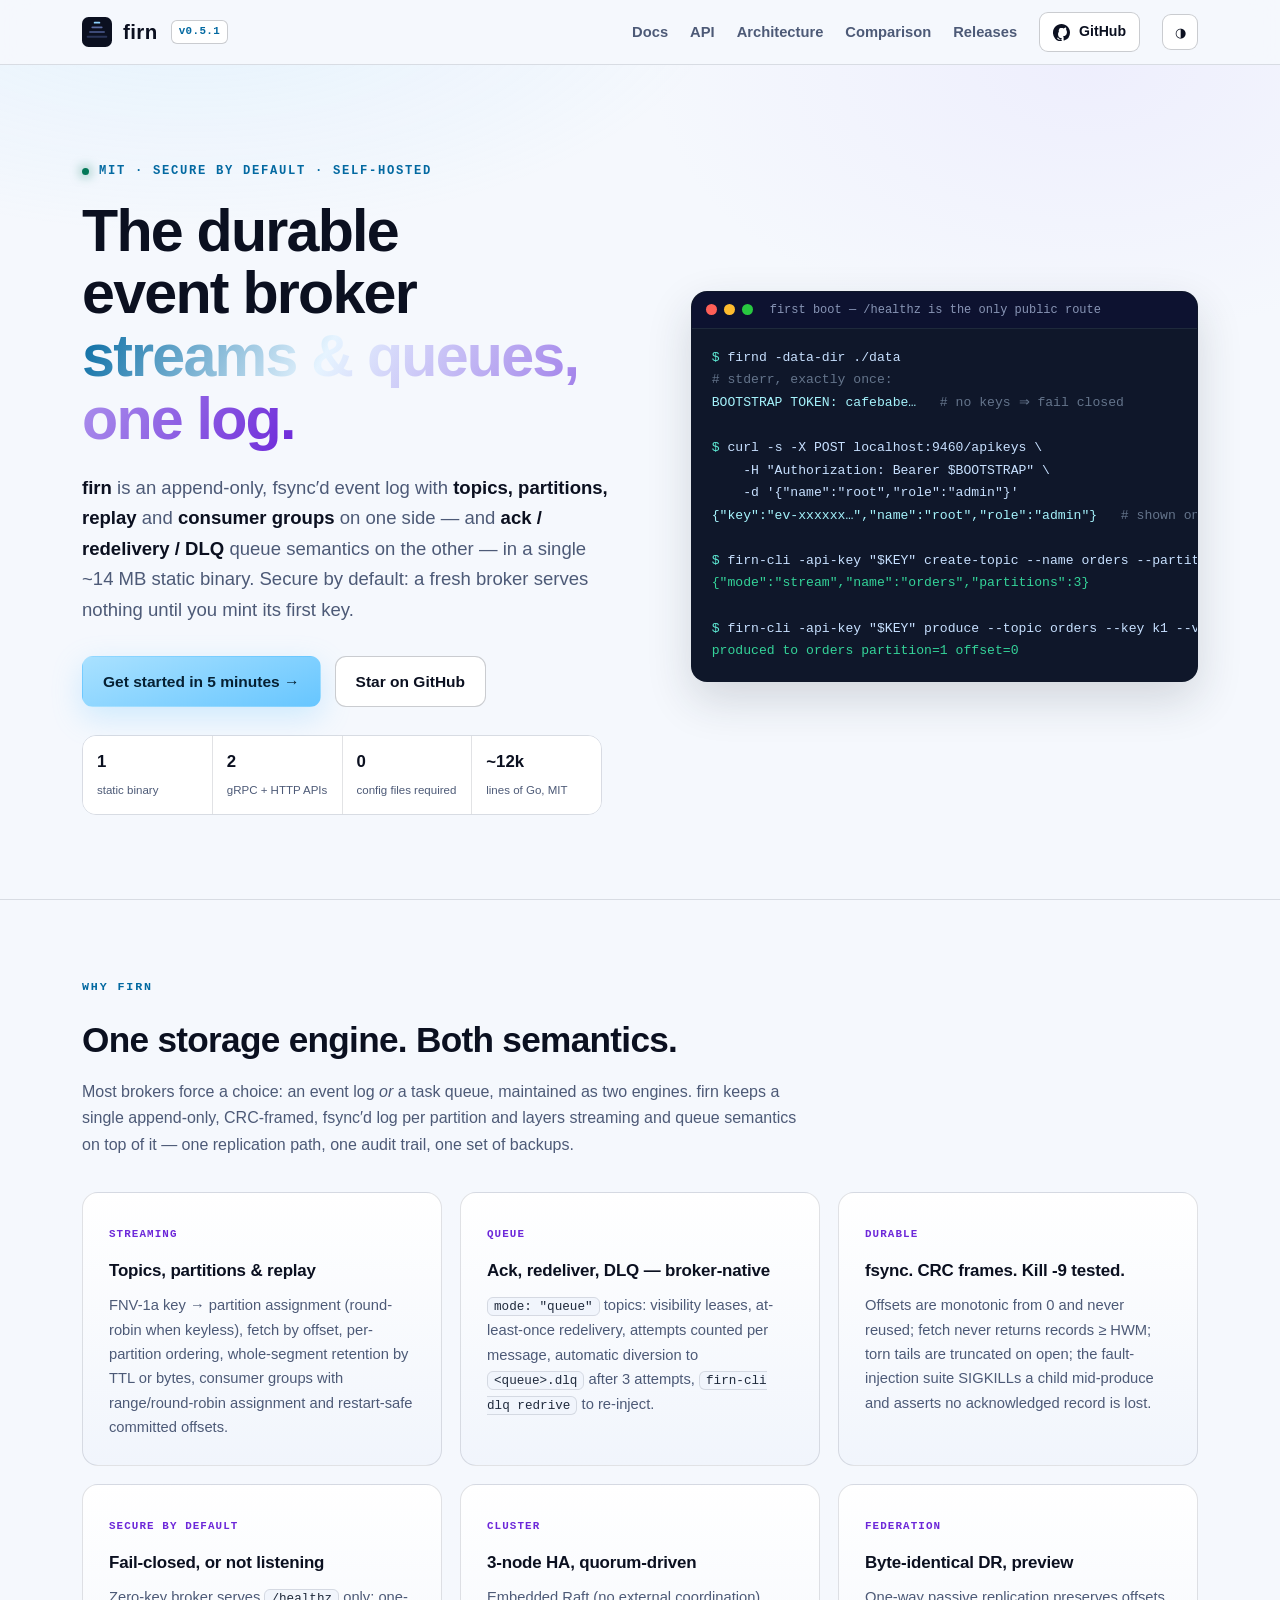
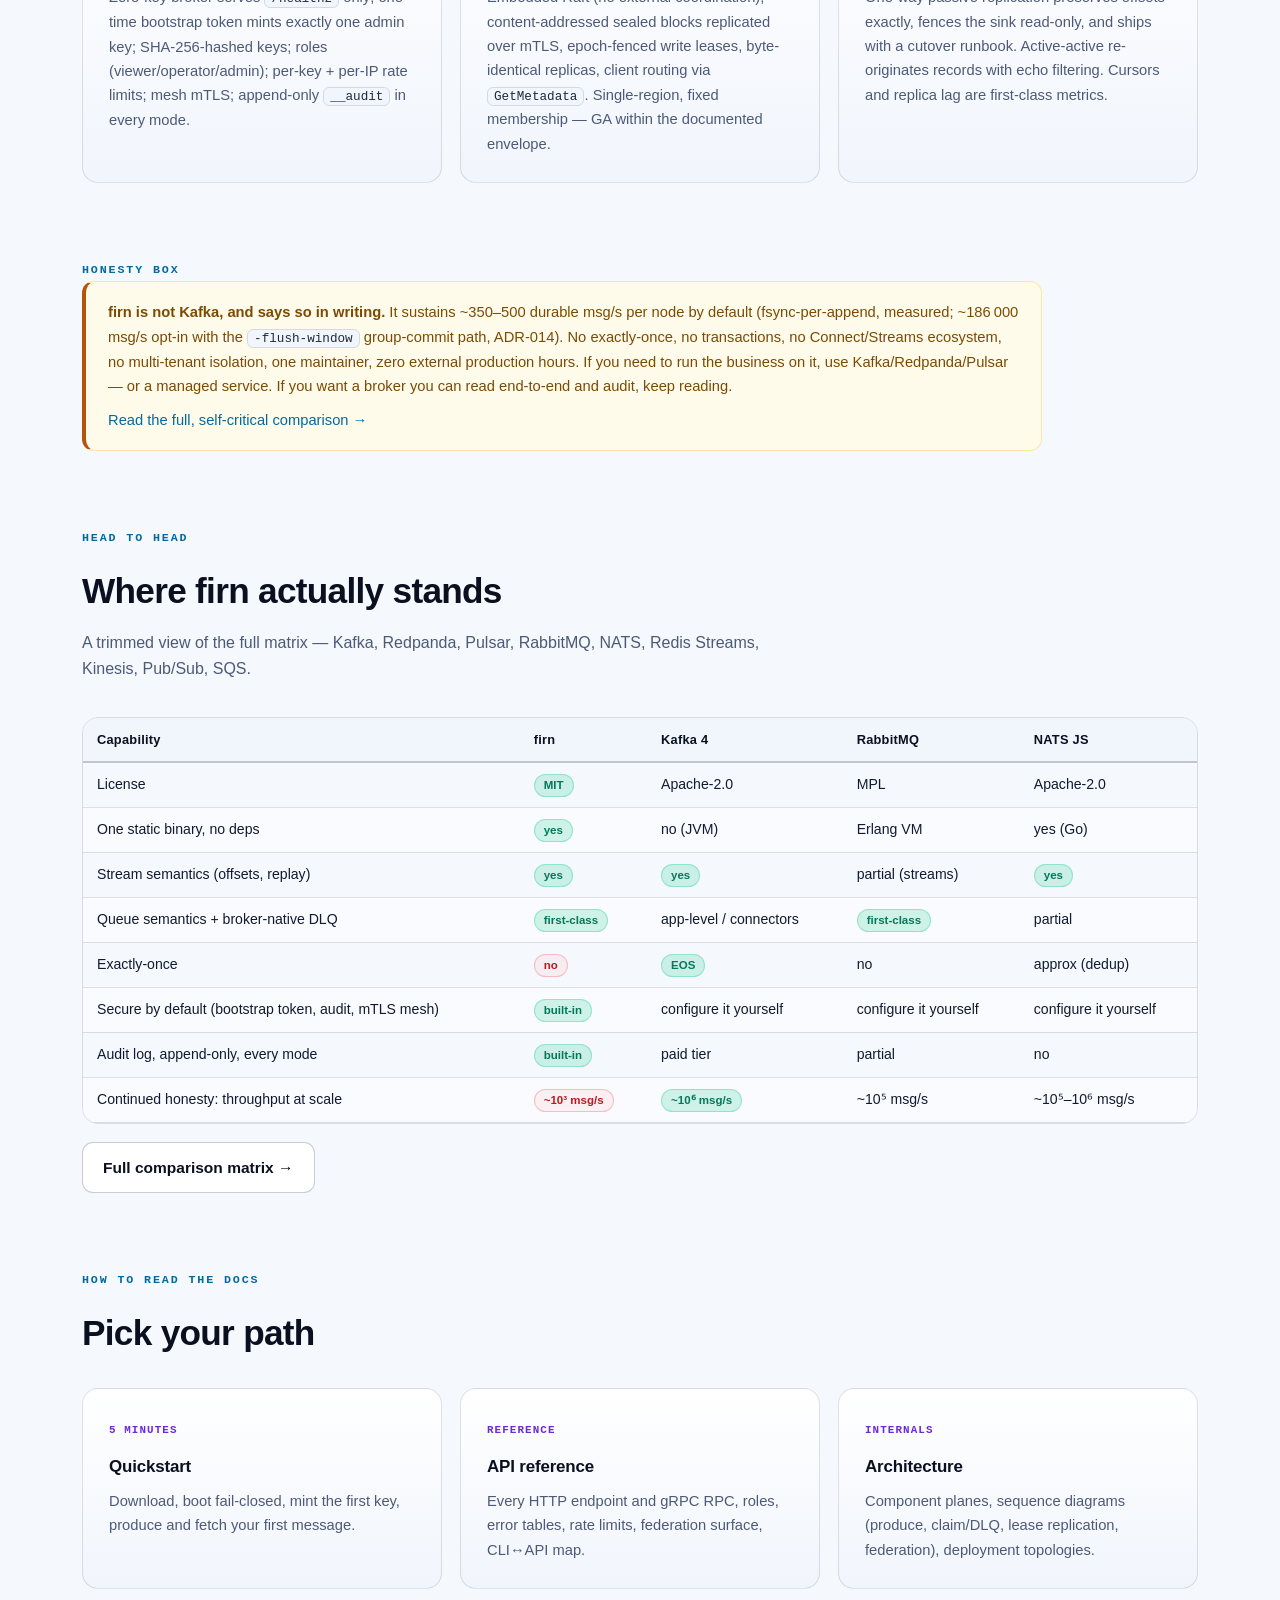
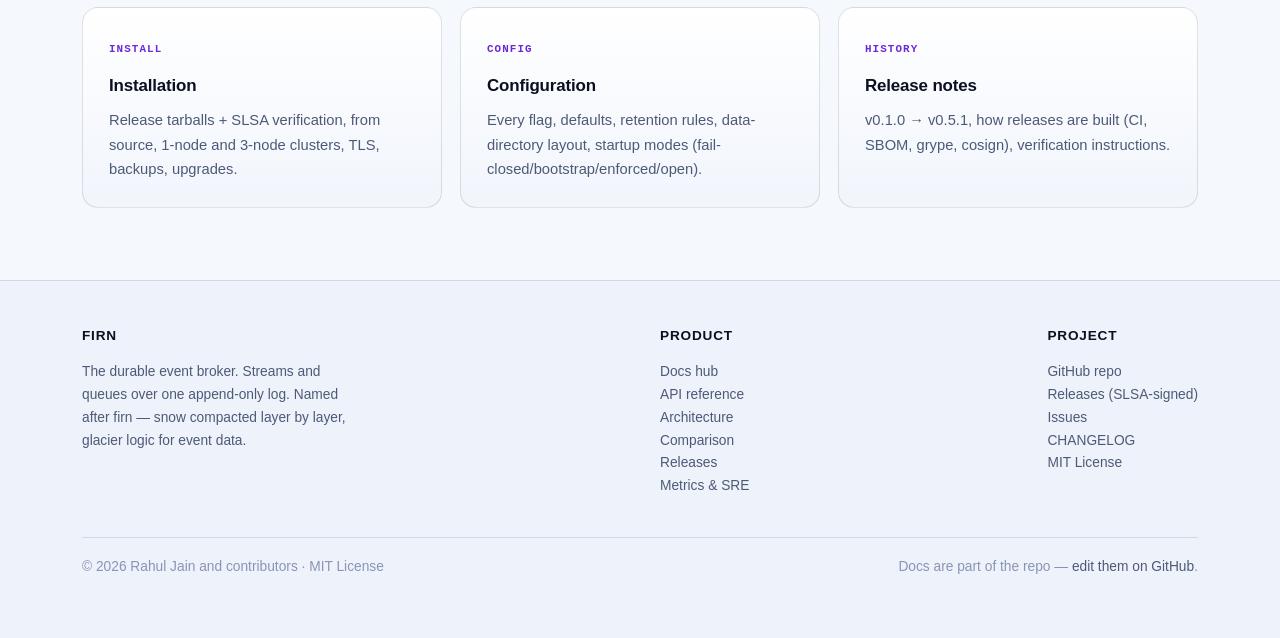
==== site/index.html @ d55f5d56 "site: static website for firn, deployed to GitHub Pages Zero-build static site (no npm, no deps) in " ====
<!DOCTYPE html>
<html lang="en" class="no-js">
<head>
<meta charset="utf-8">
<meta name="viewport" content="width=device-width, initial-scale=1">
<title>firn — the durable event broker. Streams and queues, one log.</title>
<meta name="description" content="firn is an MIT-licensed, single-binary event broker: topics with replay and consumer groups (stream), plus ack/redelivery/DLQ (queue) over one append-only, fsync'd log. Secure by default, cluster-capable, built-in audit. Currently v0.5.1.">
<link rel="icon" href="favicon.svg" type="image/svg+xml">
<link rel="stylesheet" href="assets/style.css">
<meta property="og:title" content="firn — the durable event broker">
<meta property="og:description" content="Streams and queues over one append-only log. One static binary, secure by default, MIT.">
<meta property="og:type" content="website">
</head>
<body>
<header class="site-header">
  <div class="wrap">
    <a class="brand" href="index.html" aria-label="firn home">
      <svg width="30" height="30" viewBox="0 0 64 64" aria-hidden="true"><rect width="64" height="64" rx="14" fill="#0b1020"/><path d="M12 42h40" stroke="#2a3458" stroke-width="4" stroke-linecap="round"/><path d="M17 32h30" stroke="#3d4a77" stroke-width="4" stroke-linecap="round"/><path d="M22 22h20" stroke="#5b6ba1" stroke-width="4" stroke-linecap="round"/><path d="M27 12h10" stroke="#8fd3ff" stroke-width="4" stroke-linecap="round"/></svg>
      firn <span class="ver">v0.5.1</span>
    </a>
    <nav class="nav">
      <a href="docs/index.html">Docs</a>
      <a href="docs/api.html">API</a>
      <a href="docs/architecture.html">Architecture</a>
      <a href="docs/comparison.html">Comparison</a>
      <a href="docs/releases.html">Releases</a>
      <a class="ghbtn" href="https://github.com/rahulkj/firn" rel="noopener"><svg width="17" height="17" viewBox="0 0 16 16" fill="currentColor" aria-hidden="true"><path d="M8 0c4.42 0 8 3.58 8 8a8.013 8.013 0 0 1-5.45 7.59c-.4.08-.55-.17-.55-.38 0-.27.01-1.13.01-2.2 0-.75-.25-1.23-.54-1.47 1.78-.2 3.65-.88 3.65-3.95 0-.88-.31-1.59-.82-2.15.08-.2.36-1.02-.08-2.12 0 0-.67-.22-2.2.82-.64-.18-1.32-.27-2-.27s-1.36.09-2 .27C6.32 4.91 5.65 5.13 5.65 5.13c-.44 1.1-.16 1.92-.08 2.12-.51.56-.82 1.28-.82 2.15 0 3.06 1.86 3.75 3.64 3.95-.23.2-.44.55-.51 1.07-.46.2-1.61.55-2.33-.66-.15-.24-.6-.83-1.23-.82-1.08.01-.73.61.01.86.46.26.99 1.37 3.89.97 0 .67.01 1.15.01 1.31 0 .21-.15.45-.55.38A7.995 7.995 0 0 1 0 8c0-4.42 3.58-8 8-8"/></svg>GitHub</a>
      <button class="theme-toggle" data-theme-toggle aria-label="Toggle color theme">◑</button>
    </nav>
    <button class="menu-toggle" data-menu-toggle aria-label="Toggle menu">≡</button>
  </div>
</header>

<section class="hero">
  <div class="wrap">
    <div>
      <span class="eyebrow"><span class="dot"></span> MIT · secure by default · self-hosted</span>
      <h1>The durable<br>event broker<br><span class="grad">streams &amp; queues, one log.</span></h1>
      <p class="lede"><strong>firn</strong> is an append-only, fsync&prime;d event log with <strong>topics, partitions, replay</strong> and <strong>consumer groups</strong> on one side — and <strong>ack / redelivery / DLQ</strong> queue semantics on the other — in a single ~14&nbsp;MB static binary. Secure by default: a fresh broker serves nothing until you mint its first key.</p>
      <div class="cta-row">
        <a class="btn btn-primary" href="docs/quickstart.html">Get started in 5 minutes →</a>
        <a class="btn btn-ghost" href="https://github.com/rahulkj/firn" rel="noopener">Star on GitHub</a>
      </div>
      <div class="quickfacts" aria-label="Key facts">
        <div><b>1</b><span>static binary</span></div>
        <div><b>2</b><span>gRPC + HTTP APIs</span></div>
        <div><b>0</b><span>config files required</span></div>
        <div><b>~12k</b><span>lines of Go, MIT</span></div>
      </div>
    </div>
    <div class="term" aria-label="Terminal quickstart">
      <div class="term-chrome"><i></i><i></i><i></i><span>first boot — /healthz is the only public route</span></div>
      <pre><span class="p">$</span> firnd -data-dir ./data
<span class="c"># stderr, exactly once:</span>
<span class="o">BOOTSTRAP TOKEN: cafebabe…</span>   <span class="c"># no keys ⇒ fail closed</span>

<span class="p">$</span> curl -s -X POST localhost:9460/apikeys \
    -H "Authorization: Bearer $BOOTSTRAP" \
    -d '{"name":"root","role":"admin"}'
<span class="o">{"key":"ev-xxxxxx…","name":"root","role":"admin"}</span>   <span class="c"># shown once</span>

<span class="p">$</span> firn-cli -api-key "$KEY" create-topic --name orders --partitions 3
<span class="okc">{"mode":"stream","name":"orders","partitions":3}</span>

<span class="p">$</span> firn-cli -api-key "$KEY" produce --topic orders --key k1 --value hello
<span class="okc">produced to orders partition=1 offset=0</span></pre>
    </div>
  </div>
</section>

<section class="block">
  <div class="wrap">
    <span class="kicker">Why firn</span>
    <h2>One storage engine. Both semantics.</h2>
    <p class="sub">Most brokers force a choice: an event log <em>or</em> a task queue, maintained as two engines. firn keeps a single append-only, CRC-framed, fsync&prime;d log per partition and layers streaming and queue semantics on top of it — one replication path, one audit trail, one set of backups.</p>
    <div class="grid-3">
      <div class="card">
        <span class="tag">Streaming</span>
        <h3>Topics, partitions &amp; replay</h3>
        <p>FNV-1a key → partition assignment (round-robin when keyless), fetch by offset, per-partition ordering, whole-segment retention by TTL or bytes, consumer groups with range/round-robin assignment and restart-safe committed offsets.</p>
      </div>
      <div class="card">
        <span class="tag">Queue</span>
        <h3>Ack, redeliver, DLQ — broker-native</h3>
        <p><code>mode: "queue"</code> topics: visibility leases, at-least-once redelivery, attempts counted per message, automatic diversion to <code>&lt;queue&gt;.dlq</code> after 3 attempts, <code>firn-cli dlq redrive</code> to re-inject.</p>
      </div>
      <div class="card">
        <span class="tag">Durable</span>
        <h3>fsync. CRC frames. Kill -9 tested.</h3>
        <p>Offsets are monotonic from 0 and never reused; fetch never returns records ≥ HWM; torn tails are truncated on open; the fault-injection suite SIGKILLs a child mid-produce and asserts no acknowledged record is lost.</p>
      </div>
      <div class="card">
        <span class="tag">Secure by default</span>
        <h3>Fail-closed, or not listening</h3>
        <p>Zero-key broker serves <code>/healthz</code> only; one-time bootstrap token mints exactly one admin key; SHA-256-hashed keys; roles (viewer/operator/admin); per-key + per-IP rate limits; mesh mTLS; append-only <code>__audit</code> in every mode.</p>
      </div>
      <div class="card">
        <span class="tag">Cluster</span>
        <h3>3-node HA, quorum-driven</h3>
        <p>Embedded Raft (no external coordination), content-addressed sealed blocks replicated over mTLS, epoch-fenced write leases, byte-identical replicas, client routing via <code>GetMetadata</code>. Single-region, fixed membership — GA within the documented envelope.</p>
      </div>
      <div class="card">
        <span class="tag">Federation</span>
        <h3>Byte-identical DR, preview</h3>
        <p>One-way passive replication preserves offsets exactly, fences the sink read-only, and ships with a cutover runbook. Active-active re-originates records with echo filtering. Cursors and replica lag are first-class metrics.</p>
      </div>
    </div>
  </div>
</section>

<section class="block" style="padding-top:0">
  <div class="wrap">
    <span class="kicker">Honesty box</span>
    <div class="honesty">
      <strong>firn is not Kafka, and says so in writing.</strong> It sustains ~350–500 durable msg/s per node by default (fsync-per-append, measured; ~186&thinsp;000 msg/s opt-in with the <code>-flush-window</code> group-commit path, ADR-014). No exactly-once, no transactions, no Connect/Streams ecosystem, no multi-tenant isolation, one maintainer, zero external production hours. If you need to run the business on it, use Kafka/Redpanda/Pulsar — or a managed service. If you want a broker you can read end-to-end and audit, keep reading.
      <div style="margin-top:10px"><a href="docs/comparison.html">Read the full, self-critical comparison →</a></div>
    </div>
  </div>
</section>

<section class="block" style="padding-top:0">
  <div class="wrap">
    <span class="kicker">Head to head</span>
    <h2>Where firn actually stands</h2>
    <p class="sub">A trimmed view of the full matrix — Kafka, Redpanda, Pulsar, RabbitMQ, NATS, Redis Streams, Kinesis, Pub/Sub, SQS.</p>
    <div class="table-wrap">
      <table>
        <thead><tr><th>Capability</th><th>firn</th><th>Kafka 4</th><th>RabbitMQ</th><th>NATS JS</th></tr></thead>
        <tbody>
          <tr><td>License</td><td><span class="pill yes">MIT</span></td><td>Apache-2.0</td><td>MPL</td><td>Apache-2.0</td></tr>
          <tr><td>One static binary, no deps</td><td><span class="pill yes">yes</span></td><td>no (JVM)</td><td>Erlang VM</td><td>yes (Go)</td></tr>
          <tr><td>Stream semantics (offsets, replay)</td><td><span class="pill yes">yes</span></td><td><span class="pill yes">yes</span></td><td>partial (streams)</td><td><span class="pill yes">yes</span></td></tr>
          <tr><td>Queue semantics + broker-native DLQ</td><td><span class="pill yes">first-class</span></td><td>app-level / connectors</td><td><span class="pill yes">first-class</span></td><td>partial</td></tr>
          <tr><td>Exactly-once</td><td><span class="pill no">no</span></td><td><span class="pill yes">EOS</span></td><td>no</td><td>approx (dedup)</td></tr>
          <tr><td>Secure by default (bootstrap token, audit, mTLS mesh)</td><td><span class="pill yes">built-in</span></td><td>configure it yourself</td><td>configure it yourself</td><td>configure it yourself</td></tr>
          <tr><td>Audit log, append-only, every mode</td><td><span class="pill yes">built-in</span></td><td>paid tier</td><td>partial</td><td>no</td></tr>
          <tr><td>Continued honesty: throughput at scale</td><td><span class="pill no">~10³ msg/s</span></td><td><span class="pill yes">~10⁶ msg/s</span></td><td>~10⁵ msg/s</td><td>~10⁵–10⁶ msg/s</td></tr>
        </tbody>
      </table>
    </div>
    <a class="btn btn-ghost" href="docs/comparison.html">Full comparison matrix →</a>
  </div>
</section>

<section class="block" style="padding-top:0">
  <div class="wrap">
    <span class="kicker">How to read the docs</span>
    <h2>Pick your path</h2>
    <div class="grid-3" style="margin-top:26px">
      <a class="card" href="docs/quickstart.html" style="text-decoration:none;color:inherit"><span class="tag">5 minutes</span><h3>Quickstart</h3><p>Download, boot fail-closed, mint the first key, produce and fetch your first message.</p></a>
      <a class="card" href="docs/api.html" style="text-decoration:none;color:inherit"><span class="tag">Reference</span><h3>API reference</h3><p>Every HTTP endpoint and gRPC RPC, roles, error tables, rate limits, federation surface, CLI↔API map.</p></a>
      <a class="card" href="docs/architecture.html" style="text-decoration:none;color:inherit"><span class="tag">Internals</span><h3>Architecture</h3><p>Component planes, sequence diagrams (produce, claim/DLQ, lease replication, federation), deployment topologies.</p></a>
      <a class="card" href="docs/installation.html" style="text-decoration:none;color:inherit"><span class="tag">Install</span><h3>Installation</h3><p>Release tarballs + SLSA verification, from source, 1-node and 3-node clusters, TLS, backups, upgrades.</p></a>
      <a class="card" href="docs/configuration.html" style="text-decoration:none;color:inherit"><span class="tag">Config</span><h3>Configuration</h3><p>Every flag, defaults, retention rules, data-directory layout, startup modes (fail-closed/bootstrap/enforced/open).</p></a>
      <a class="card" href="docs/releases.html" style="text-decoration:none;color:inherit"><span class="tag">History</span><h3>Release notes</h3><p>v0.1.0 → v0.5.1, how releases are built (CI, SBOM, grype, cosign), verification instructions.</p></a>
    </div>
  </div>
</section>

<footer class="site-footer">
  <div class="wrap">
    <div class="cols">
      <div style="max-width:280px">
        <h4>firn</h4>
        <p>The durable event broker. Streams and queues over one append-only log. Named after firn — snow compacted layer by layer, glacier logic for event data.</p>
      </div>
      <div>
        <h4>Product</h4>
        <p><a href="docs/index.html">Docs hub</a><br><a href="docs/api.html">API reference</a><br><a href="docs/architecture.html">Architecture</a><br><a href="docs/comparison.html">Comparison</a><br><a href="docs/releases.html">Releases</a><br><a href="docs/sre.html">Metrics &amp; SRE</a></p>
      </div>
      <div>
        <h4>Project</h4>
        <p><a href="https://github.com/rahulkj/firn" rel="noopener">GitHub repo</a><br><a href="https://github.com/rahulkj/firn/releases" rel="noopener">Releases (SLSA-signed)</a><br><a href="https://github.com/rahulkj/firn/issues" rel="noopener">Issues</a><br><a href="https://github.com/rahulkj/firn/blob/main/CHANGELOG.md" rel="noopener">CHANGELOG</a><br><a href="https://github.com/rahulkj/firn/blob/main/LICENSE" rel="noopener">MIT License</a></p>
      </div>
    </div>
    <div class="fine">
      <span>© 2026 Rahul Jain and contributors · MIT License</span>
      <span>Docs are part of the repo — <a href="https://github.com/rahulkj/firn/tree/main/docs" rel="noopener">edit them on GitHub</a>.</span>
    </div>
  </div>
</footer>
<script src="assets/site.js"></script>
</body>
</html>
---- site/assets/style.css ----
:root{
  --bg:#0b1020; --bg2:#0e1430; --panel:#121936; --panel2:#171f42;
  --line:rgba(148,163,184,.18); --line2:rgba(148,163,184,.32);
  --text:#e8ecf7; --muted:#9aa7c4; --faint:#6b7899;
  --accent:#8fd3ff; --accent2:#c4b5fd; --snow:#eaf6ff;
  --ok:#34d399; --warn:#fbbf24; --bad:#f87171;
  --code:#0a0e22; --code-line:#1d2749;
  --shadow:0 18px 50px rgba(2,6,23,.5);
  --radius:16px;
}
[data-theme="light"]{
  --bg:#f5f8fd; --bg2:#eef2fa; --panel:#ffffff; --panel2:#f1f5fc;
  --line:rgba(15,23,42,.12); --line2:rgba(15,23,42,.22);
  --text:#101a30; --muted:#4d5a77; --faint:#8895b5;
  --accent:#0369a1; --accent2:#6d28d9; --snow:#0b1020;
  --ok:#047857; --warn:#b45309; --bad:#b91c1c;
  --code:#0f172a; --code-line:#1e293b;
  --shadow:0 18px 45px rgba(30,41,59,.16);
}
*{box-sizing:border-box}
html{scroll-behavior:smooth}
body{margin:0;background:var(--bg);color:var(--text);font:16px/1.65 -apple-system,BlinkMacSystemFont,"Segoe UI",Roboto,"Helvetica Neue",Arial,sans-serif;-webkit-font-smoothing:antialiased}
a{color:var(--accent);text-decoration:none}
a:hover{text-decoration:underline}
.mono{font-family:ui-monospace,"SF Mono",Menlo,Consolas,monospace}
.wrap{max-width:1160px;margin:0 auto;padding:0 22px}

/* ---------- header ---------- */
.site-header{position:sticky;top:0;z-index:50;backdrop-filter:blur(14px);-webkit-backdrop-filter:blur(14px);background:color-mix(in srgb, var(--bg) 78%, transparent);border-bottom:1px solid var(--line)}
.site-header .wrap{display:flex;align-items:center;gap:26px;height:64px}
.brand{display:flex;align-items:center;gap:11px;font-weight:700;font-size:1.28rem;color:var(--snow);letter-spacing:.02em}
.brand:hover{text-decoration:none}
.brand svg{display:block}
.brand .ver{font:600 .68rem/1.6 ui-monospace,Menlo,monospace;color:var(--accent);border:1px solid var(--line2);border-radius:6px;padding:2px 7px;margin-left:2px;background:var(--panel)}
.nav{display:flex;gap:22px;margin-left:auto;align-items:center}
.nav a{color:var(--muted);font-weight:600;font-size:.92rem}
.nav a:hover{color:var(--snow);text-decoration:none}
.nav .ghbtn{display:inline-flex;align-items:center;gap:9px;color:var(--snow);border:1px solid var(--line2);border-radius:9px;padding:7px 13px;background:var(--panel);font-size:.88rem}
.nav .ghbtn:hover{border-color:var(--accent)}
.theme-toggle{cursor:pointer;background:var(--panel);border:1px solid var(--line2);color:var(--snow);border-radius:9px;width:36px;height:36px;display:inline-flex;align-items:center;justify-content:center}
.theme-toggle:hover{border-color:var(--accent)}
.menu-toggle{display:none;cursor:pointer;background:none;border:0;color:var(--snow);font-size:1.4rem;margin-left:auto}
@media (max-width:900px){
  .menu-toggle{display:block}
  .nav{display:none;position:absolute;top:64px;left:0;right:0;flex-direction:column;align-items:flex-start;background:var(--bg2);border-bottom:1px solid var(--line);padding:14px 22px 18px;gap:14px}
  .nav.open{display:flex}
}

/* ---------- hero ---------- */
.hero{position:relative;overflow:hidden;border-bottom:1px solid var(--line)}
.hero::before{content:"";position:absolute;inset:0;background:radial-gradient(900px 420px at 15% -10%,rgba(141,211,255,.16),transparent 60%),radial-gradient(800px 500px at 85% 0%,rgba(196,181,253,.14),transparent 55%)}
.hero .wrap{position:relative;padding:92px 22px 84px;display:grid;grid-template-columns:1.05fr .95fr;gap:48px;align-items:center}
@media (max-width:980px){.hero .wrap{grid-template-columns:1fr;padding:64px 22px 56px}}
.eyebrow{display:inline-flex;gap:10px;align-items:center;font:600 .76rem/1 ui-monospace,Menlo,monospace;letter-spacing:.14em;text-transform:uppercase;color:var(--accent);margin-bottom:22px}
.eyebrow .dot{width:7px;height:7px;border-radius:50%;background:var(--ok);box-shadow:0 0 12px var(--ok)}
h1{font-size:clamp(2.5rem,5.2vw,3.7rem);line-height:1.06;margin:0 0 22px;letter-spacing:-.03em;font-weight:800;color:var(--snow)}
h1 .grad{background:linear-gradient(120deg,var(--accent) 0%,#e6f4ff 35%,var(--accent2) 100%);-webkit-background-clip:text;background-clip:text;color:transparent}
.lede{font-size:1.16rem;color:var(--muted);max-width:34rem;margin:0 0 30px}
.lede strong{color:var(--snow)}
.cta-row{display:flex;gap:14px;flex-wrap:wrap;margin-bottom:28px}
.btn{display:inline-flex;align-items:center;gap:10px;border-radius:11px;padding:12px 20px;font-weight:700;font-size:.97rem;border:1px solid transparent}
.btn:hover{text-decoration:none}
.btn-primary{background:linear-gradient(160deg,#a9e1ff,#67c6ff);color:#062033;box-shadow:0 10px 30px rgba(103,198,255,.28)}
.btn-primary:hover{filter:brightness(1.06)}
.btn-ghost{color:var(--snow);border-color:var(--line2);background:var(--panel)}
.btn-ghost:hover{border-color:var(--accent)}
.quickfacts{display:flex;gap:0;border:1px solid var(--line);border-radius:14px;overflow:hidden;max-width:520px}
.quickfacts div{flex:1;padding:12px 14px;background:var(--panel);border-right:1px solid var(--line)}
.quickfacts div:last-child{border-right:0}
.quickfacts b{display:block;font-size:1.05rem;color:var(--snow)}
.quickfacts span{font-size:.72rem;color:var(--muted)}

/* terminal card */
.term{border:1px solid var(--line2);border-radius:var(--radius);background:var(--code);box-shadow:var(--shadow);overflow:hidden}
.term-chrome{display:flex;gap:7px;align-items:center;padding:11px 14px;border-bottom:1px solid var(--code-line);background:#0d1230}
.term-chrome i{width:11px;height:11px;border-radius:50%;background:#31406e}
.term-chrome i:first-child{background:#ff5f57}.term-chrome i:nth-child(2){background:#febc2e}.term-chrome i:nth-child(3){background:#28c840}
.term-chrome span{margin-left:10px;font:.75rem ui-monospace,Menlo,monospace;color:var(--faint)}
.term pre{margin:0;padding:18px 20px;overflow-x:auto;font-size:.82rem;line-height:1.72;color:#c7e0ff}
.term .p{color:#5eead4}.term .c{color:#64748b}.term .o{color:#a5f3fc}.term .okc{color:#34d399}
@media (max-width:980px){.quickfacts{max-width:100%}}

/* ---------- sections & content ---------- */
section.block{padding:72px 0}
.kicker{font:600 .73rem/1 ui-monospace,Menlo,monospace;letter-spacing:.16em;text-transform:uppercase;color:var(--accent)}
h2{font-size:clamp(1.6rem,3vw,2.2rem);letter-spacing:-.02em;margin:12px 0 10px;color:var(--snow)}
.sub{color:var(--muted);max-width:46rem;margin:0 0 34px}
.card{border:1px solid var(--line);background:linear-gradient(180deg,var(--panel),var(--panel2));border-radius:var(--radius);padding:26px;transition:border-color .18s, transform .18s}
.card:hover{border-color:var(--line2);transform:translateY(-2px)}
.card h3{margin:12px 0 8px;font-size:1.06rem;color:var(--snow);letter-spacing:-.01em}
.card p{margin:0;color:var(--muted);font-size:.92rem}
.card .tag{display:inline-block;font:600 .68rem ui-monospace,Menlo,monospace;color:var(--accent2);letter-spacing:.1em;text-transform:uppercase}
.grid-3{display:grid;grid-template-columns:repeat(3,1fr);gap:18px}
.grid-2{display:grid;grid-template-columns:repeat(2,1fr);gap:18px}
@media (max-width:980px){.grid-3,.grid-2{grid-template-columns:1fr}}

/* honesty callout */
.honesty{border:1px solid rgba(251,191,36,.35);background:rgba(251,191,36,.06);border-left:4px solid var(--warn);border-radius:12px;padding:18px 22px;color:#fde68a;font-size:.92rem;max-width:60rem}
[data-theme="light"] .honesty{color:#7c4a03;background:#fffbeb}

/* tables */
.table-wrap{overflow-x:auto;border:1px solid var(--line);border-radius:var(--radius);margin:18px 0}
table{border-collapse:collapse;width:100%;font-size:.88rem}
thead th{background:var(--panel2);color:var(--snow);text-align:left;padding:11px 14px;border-bottom:2px solid var(--line2);font-size:.8rem;letter-spacing:.02em}
tbody td{padding:10px 14px;border-bottom:1px solid var(--line);vertical-align:top}
tbody tr:nth-child(even){background:color-mix(in srgb, var(--panel) 55%, transparent)}
.pill{display:inline-block;border-radius:99px;padding:1px 9px;font-size:.72rem;font-weight:700;white-space:nowrap}
.yes{color:#052e22;background:rgba(52,211,153,.22);color:var(--ok);border:1px solid rgba(52,211,153,.4)}
.partial{color:var(--warn);border:1px solid rgba(251,191,36,.4);background:rgba(251,191,36,.08)}
.no{color:var(--bad);border:1px solid rgba(248,113,113,.4);background:rgba(248,113,113,.08)}

/* code */
pre.code{background:var(--code);border:1px solid var(--line2);border-radius:12px;padding:16px 18px;overflow-x:auto;font-size:.82rem;line-height:1.7;color:#c7e0ff}
inline-code,code{font-family:ui-monospace,"SF Mono",Menlo,Consolas,monospace;font-size:.86em;background:var(--panel2);border:1px solid var(--line);border-radius:6px;padding:1px 6px;color:#cfe6ff}
pre.code code,pre.code{background:transparent;border:0;padding:0;color:inherit;font-size:inherit}
[data-theme="light"] code{color:#1e293b}
h1 code,h2 code,h3 code{font-size:.8em}

/* docs layout */
.docs-main{display:grid;grid-template-columns:250px 1fr;gap:40px;padding:44px 0 80px}
@media (max-width:980px){.docs-main{grid-template-columns:1fr}.docs-side{position:static}}
.docs-side{position:sticky;top:84px;align-self:start;border:1px solid var(--line);border-radius:var(--radius);background:var(--panel);padding:16px;font-size:.88rem}
.docs-side .side-title{font:700 .72rem ui-monospace,Menlo,monospace;letter-spacing:.14em;text-transform:uppercase;color:var(--faint);margin:10px 8px 6px}
.docs-side a{display:block;padding:6px 10px;border-radius:8px;color:var(--muted);font-weight:500}
.docs-side a:hover{color:var(--snow);background:var(--panel2);text-decoration:none}
.docs-side a.active{color:var(--accent);background:var(--panel2)}
.docs-content h1{font-size:2rem;letter-spacing:-.02em;margin:4px 0 8px;color:var(--snow)}
.docs-content .doc-lede{color:var(--muted);font-size:1.02rem;margin-bottom:22px}
.docs-content h2{margin-top:44px;padding-top:22px;border-top:1px solid var(--line);font-size:1.45rem}
.docs-content h3{margin-top:26px;font-size:1.08rem;color:var(--snow)}

/* footer */
.site-footer{border-top:1px solid var(--line);background:var(--bg2);padding:44px 0 60px;color:var(--muted);font-size:.86rem}
.site-footer .cols{display:flex;gap:36px;flex-wrap:wrap;justify-content:space-between}
.site-footer h4{color:var(--snow);margin:0 0 10px;font-size:.85rem;letter-spacing:.06em;text-transform:uppercase}
.site-footer a{color:var(--muted)}
.site-footer .fine{margin-top:26px;border-top:1px solid var(--line);padding-top:18px;color:var(--faint);display:flex;justify-content:space-between;gap:18px;flex-wrap:wrap}

.mermaid{background:var(--code);border:1px solid var(--line2);border-radius:12px;padding:18px;overflow-x:auto;margin:16px 0}
.legend{display:flex;gap:16px;flex-wrap:wrap;font-size:.8rem;color:var(--muted);margin-top:10px}
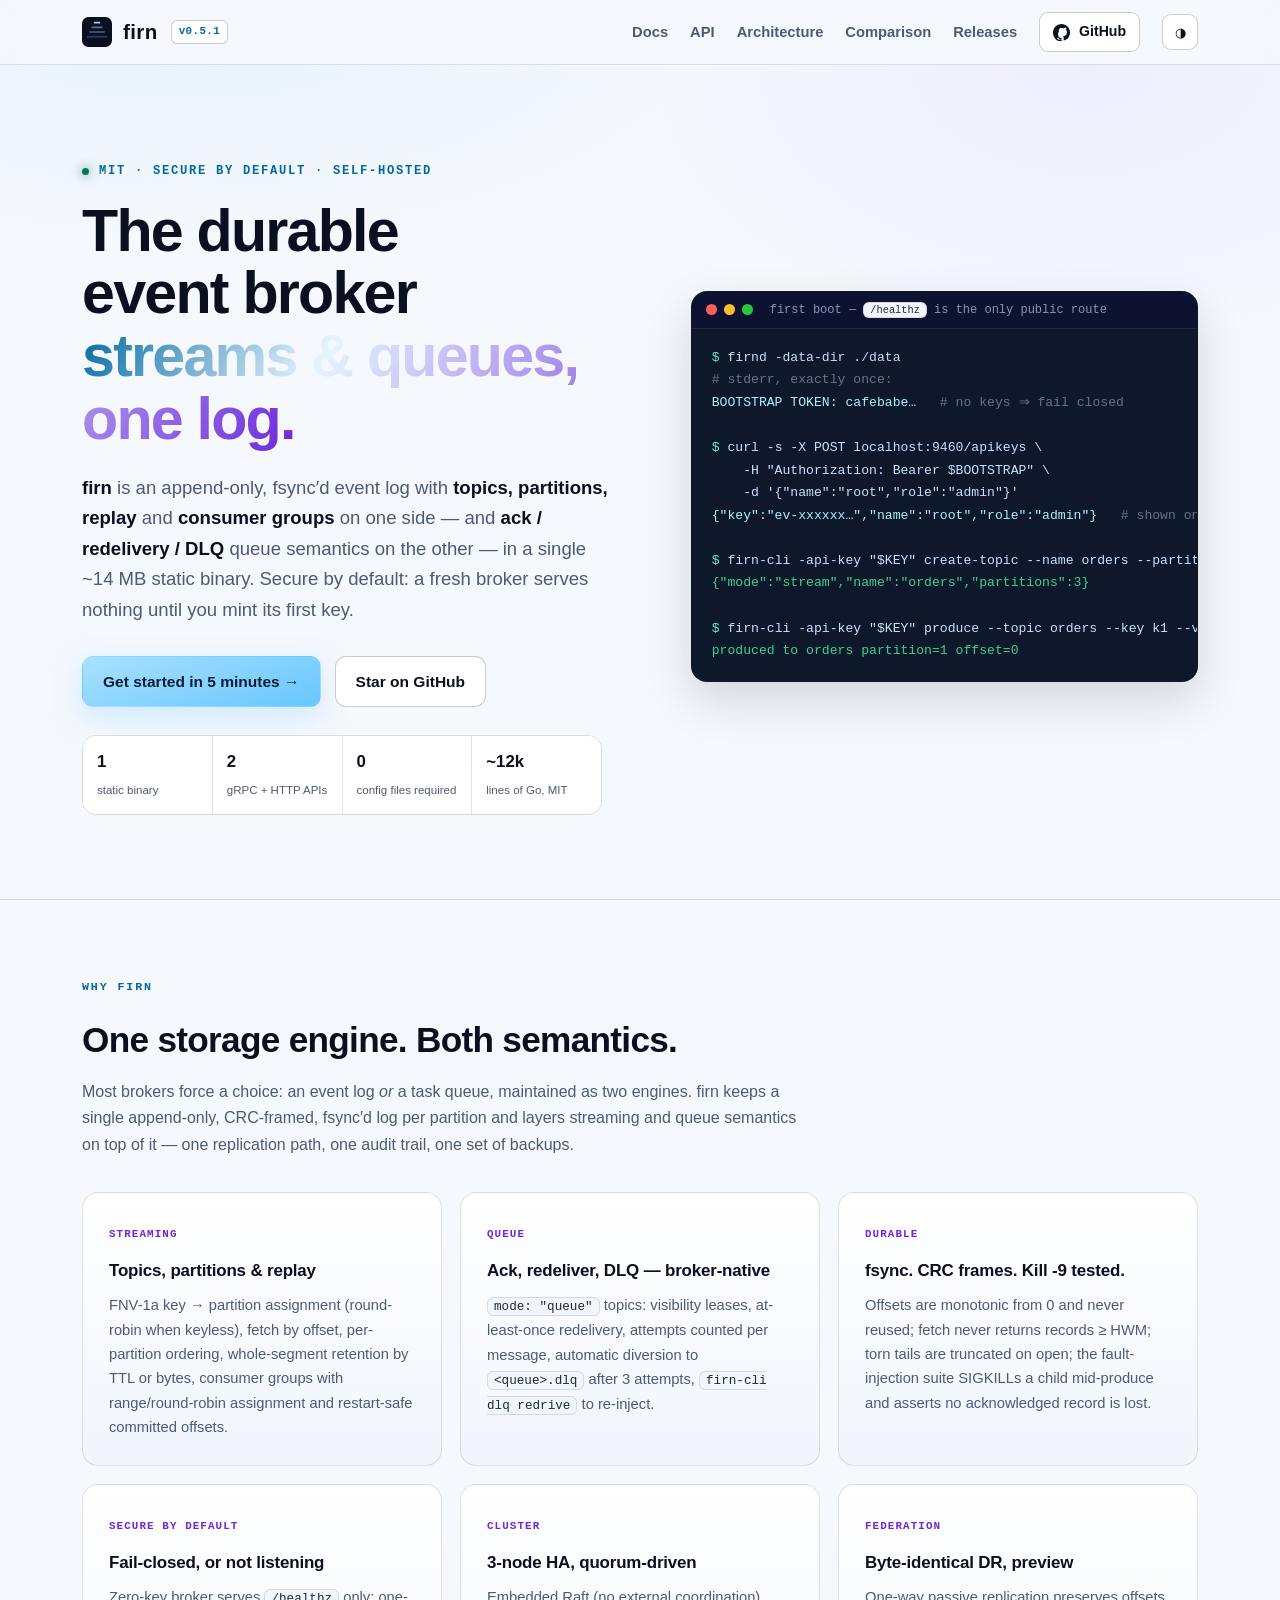
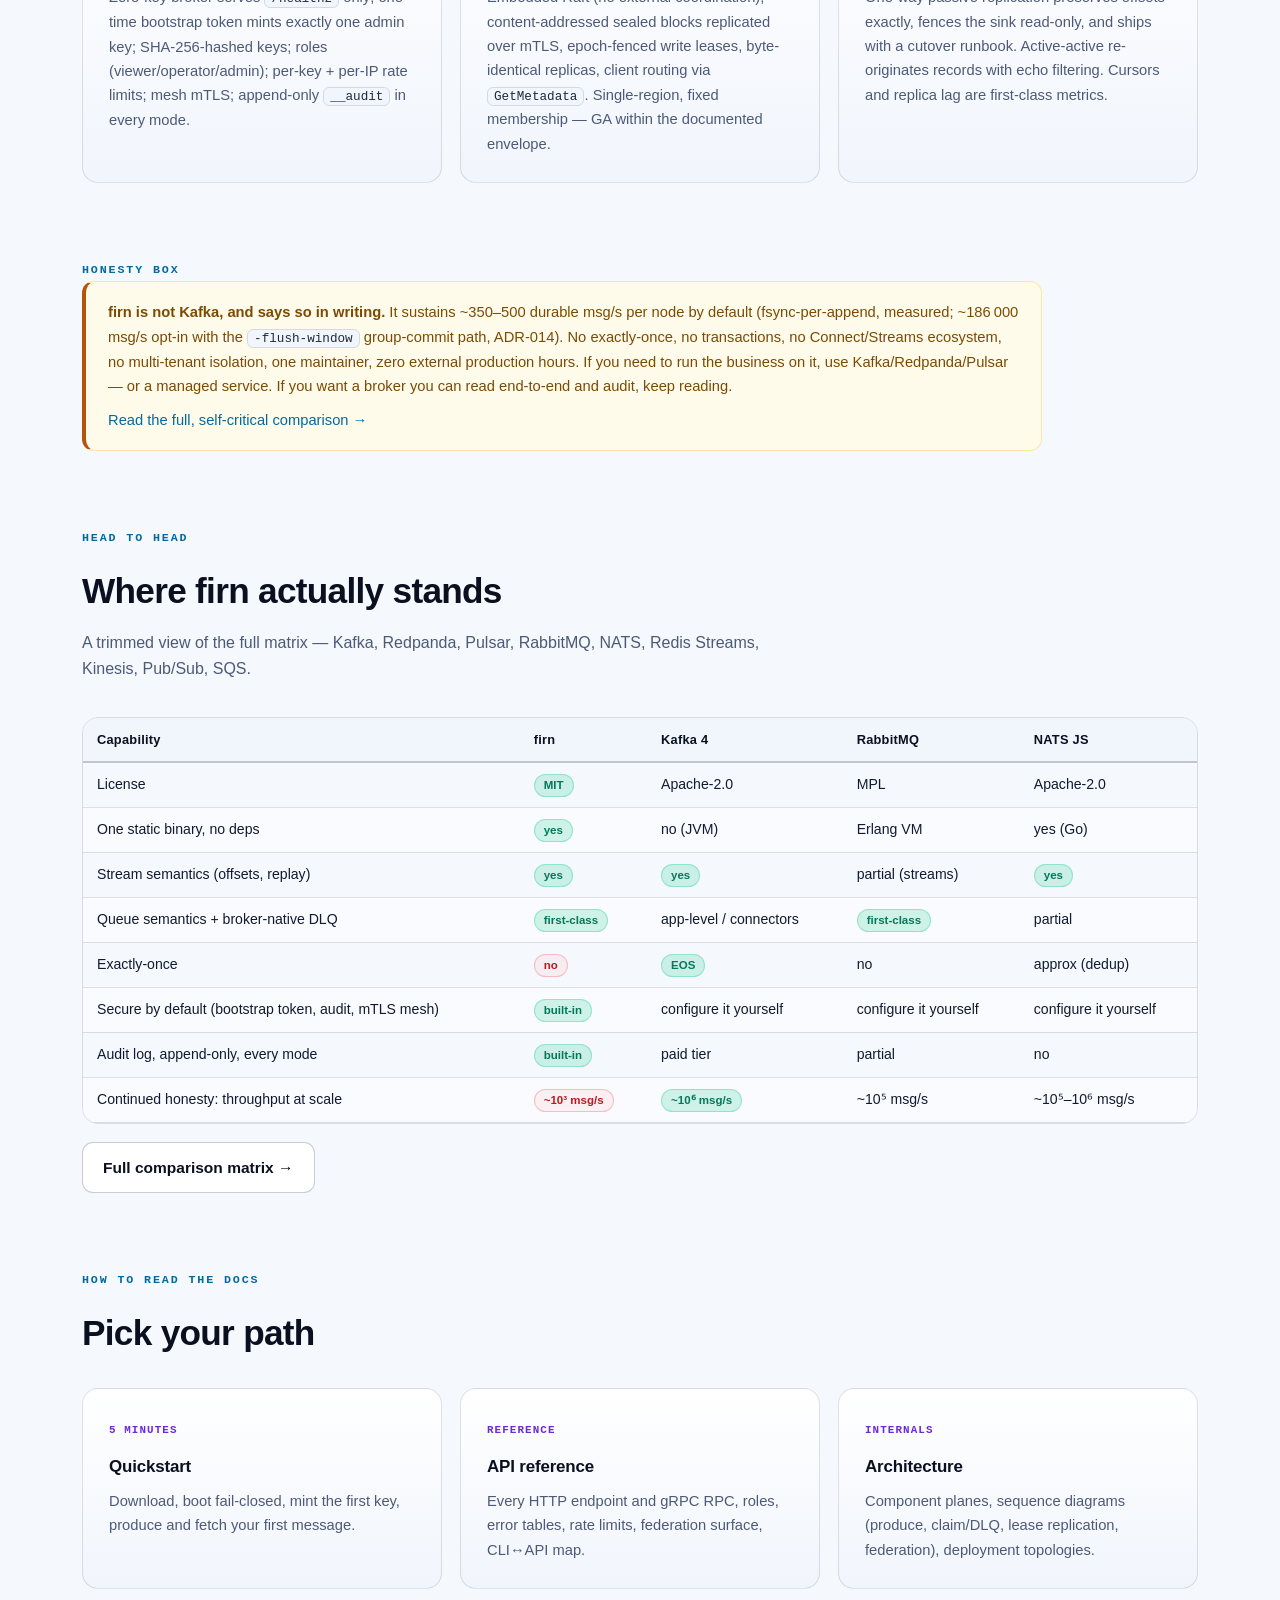
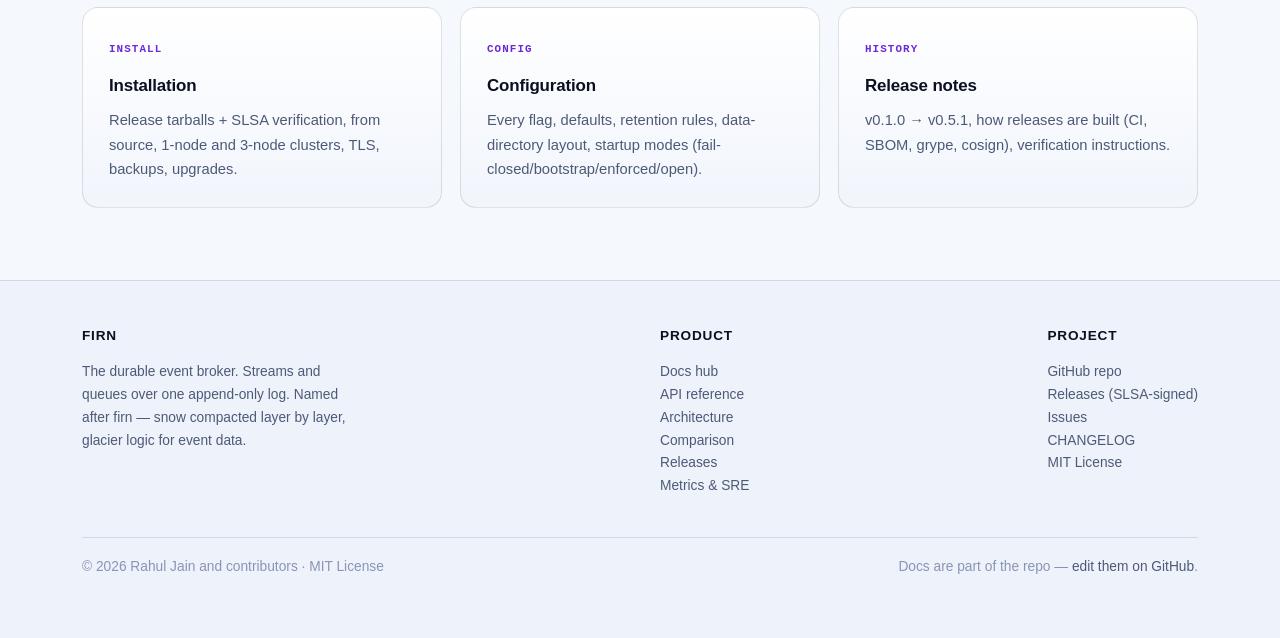
==== commit 630054fd: "site: wrap identifier-like text in code spans; fix mermaid rendering Two fixes for the diagrams repo" ====
--- a/site/index.html
+++ b/site/index.html
@@ -49,7 +49,7 @@
       </div>
     </div>
     <div class="term" aria-label="Terminal quickstart">
-      <div class="term-chrome"><i></i><i></i><i></i><span>first boot — /healthz is the only public route</span></div>
+      <div class="term-chrome"><i></i><i></i><i></i><span>first boot — <code>/healthz</code> is the only public route</span></div>
       <pre><span class="p">$</span> firnd -data-dir ./data
 <span class="c"># stderr, exactly once:</span>
 <span class="o">BOOTSTRAP TOKEN: cafebabe…</span>   <span class="c"># no keys ⇒ fail closed</span>
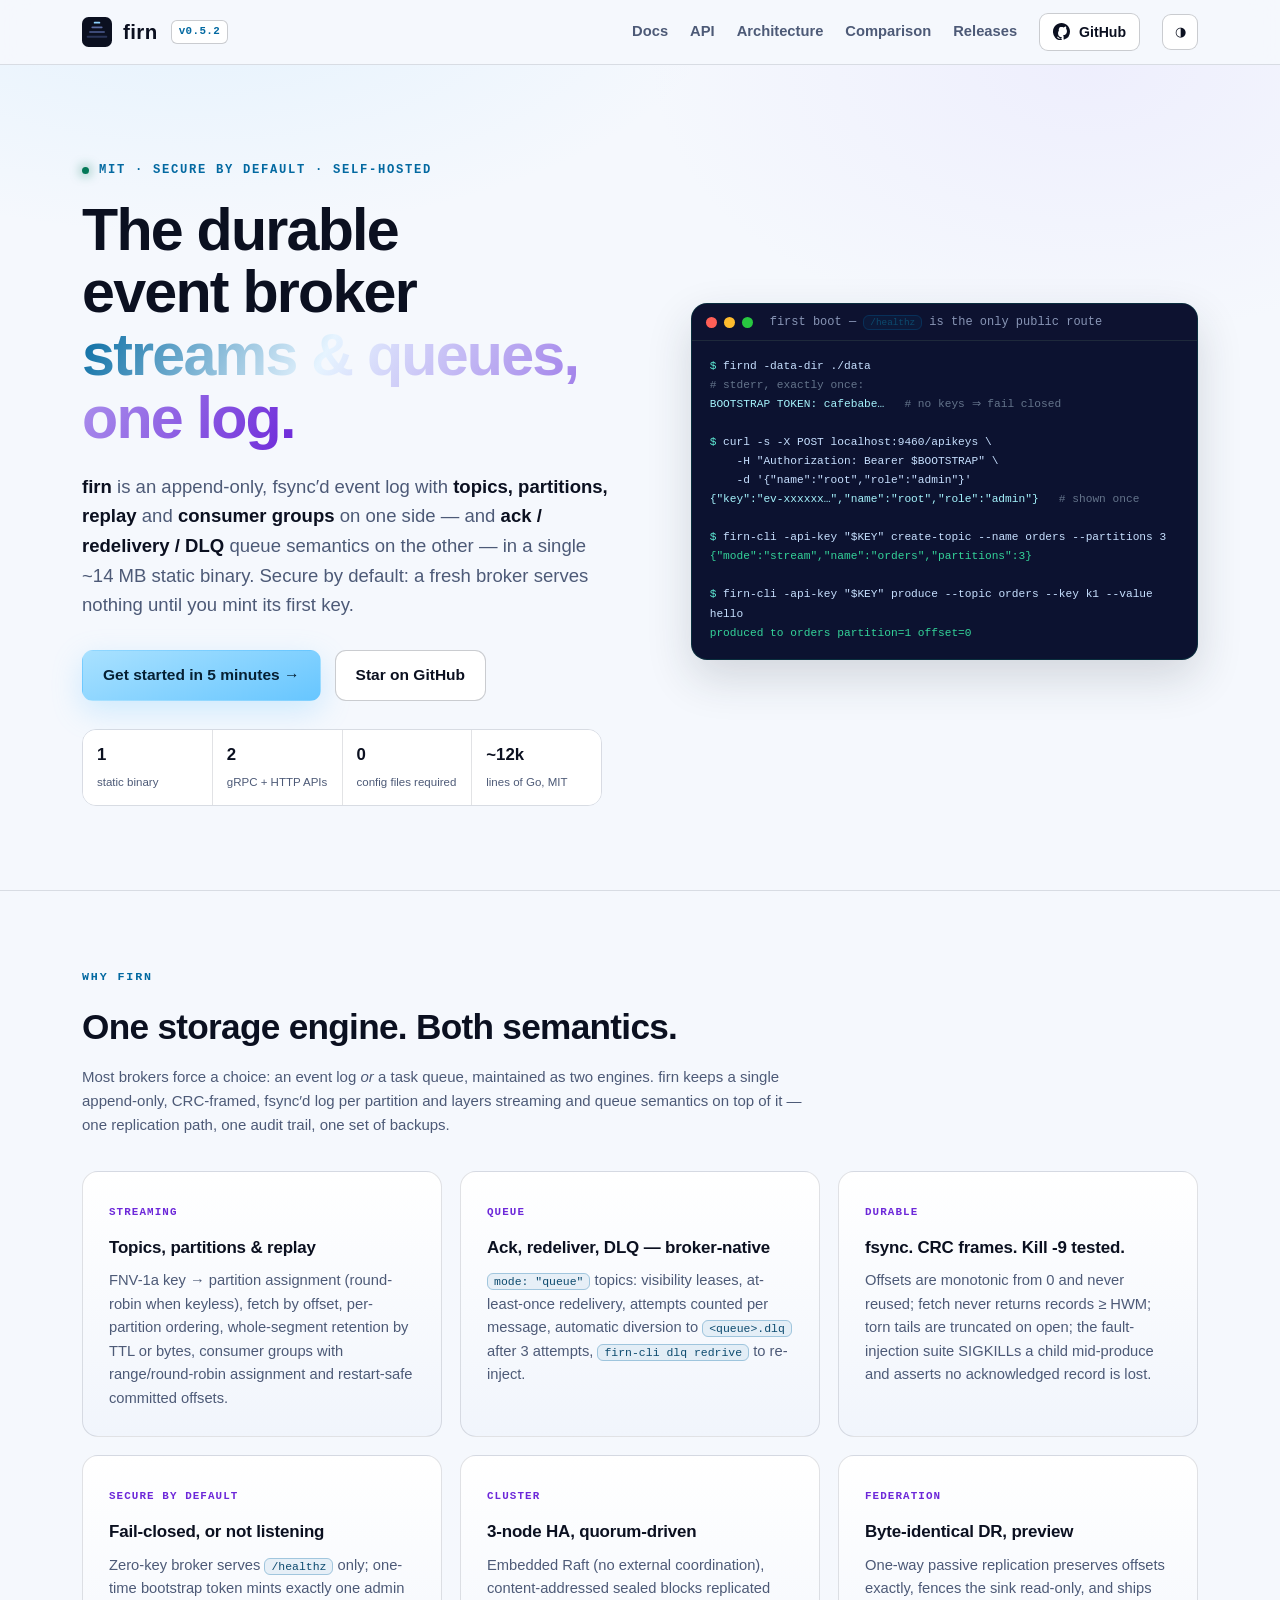
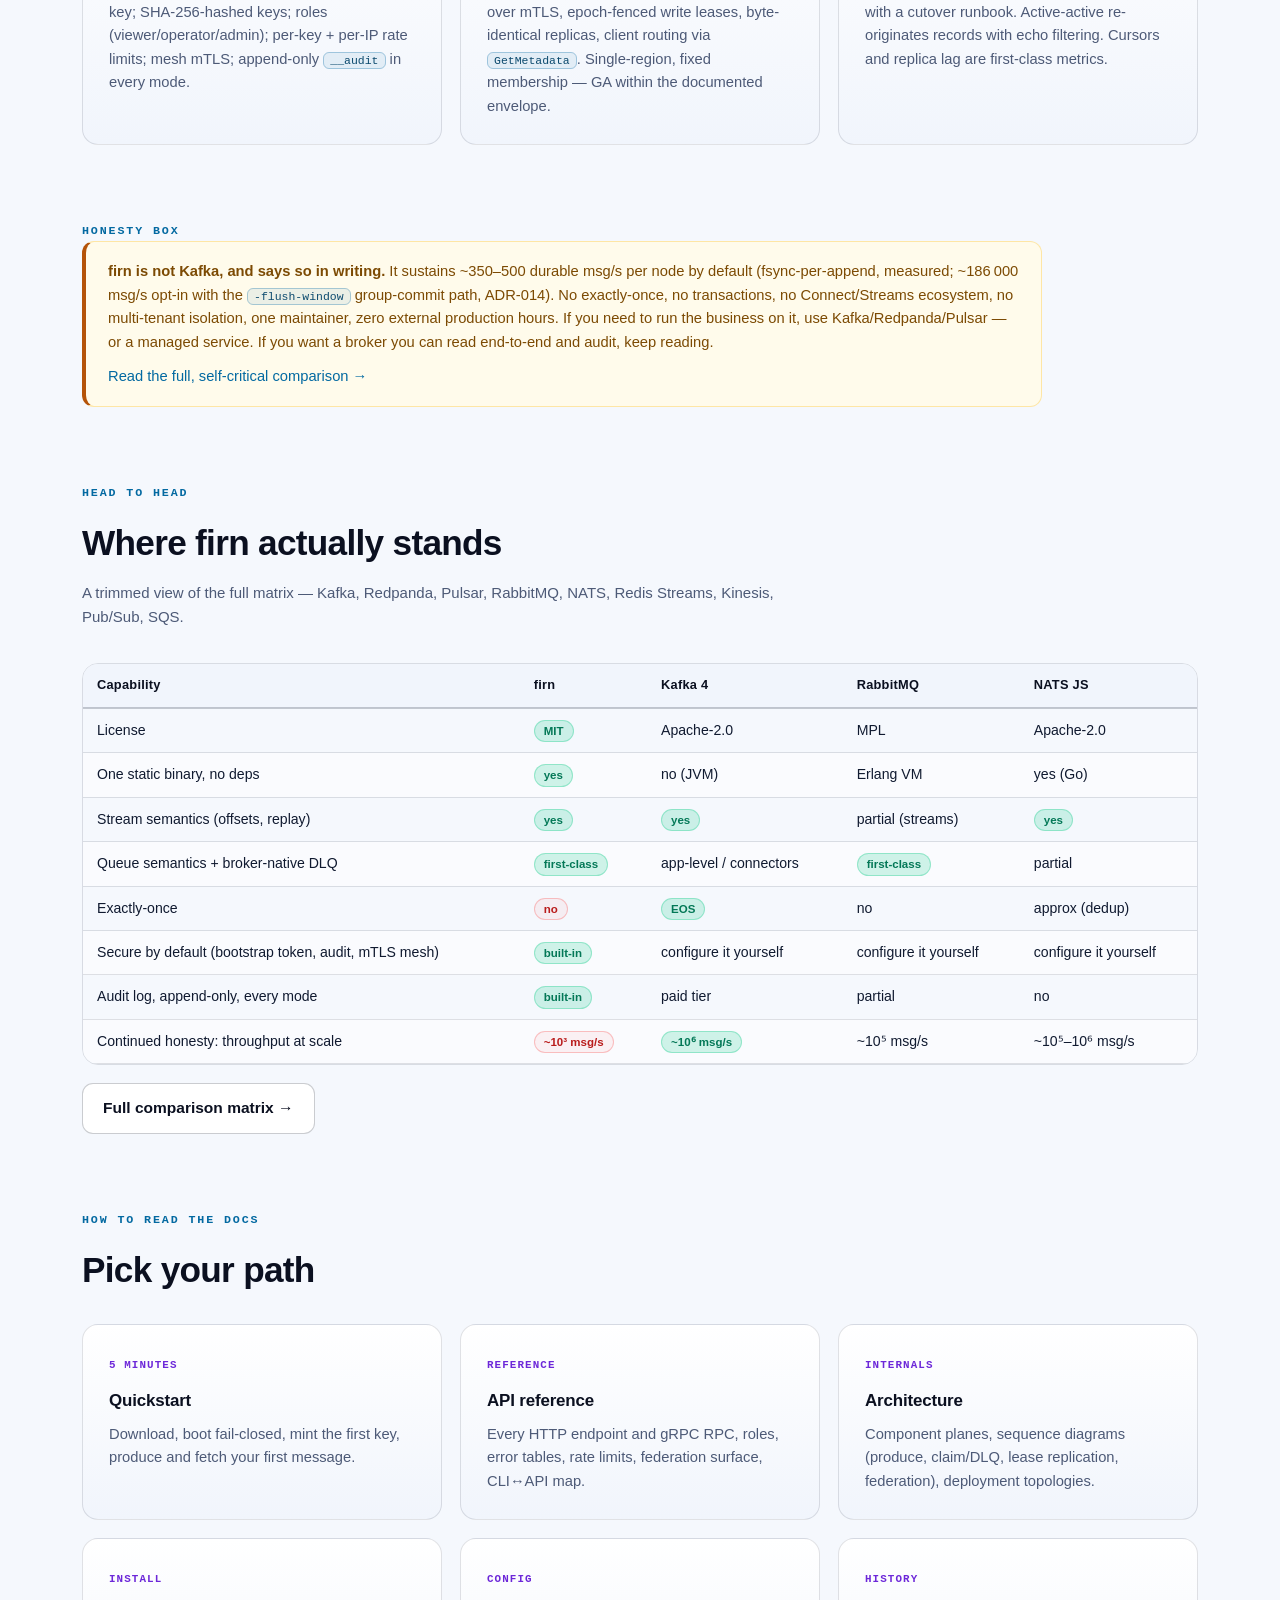
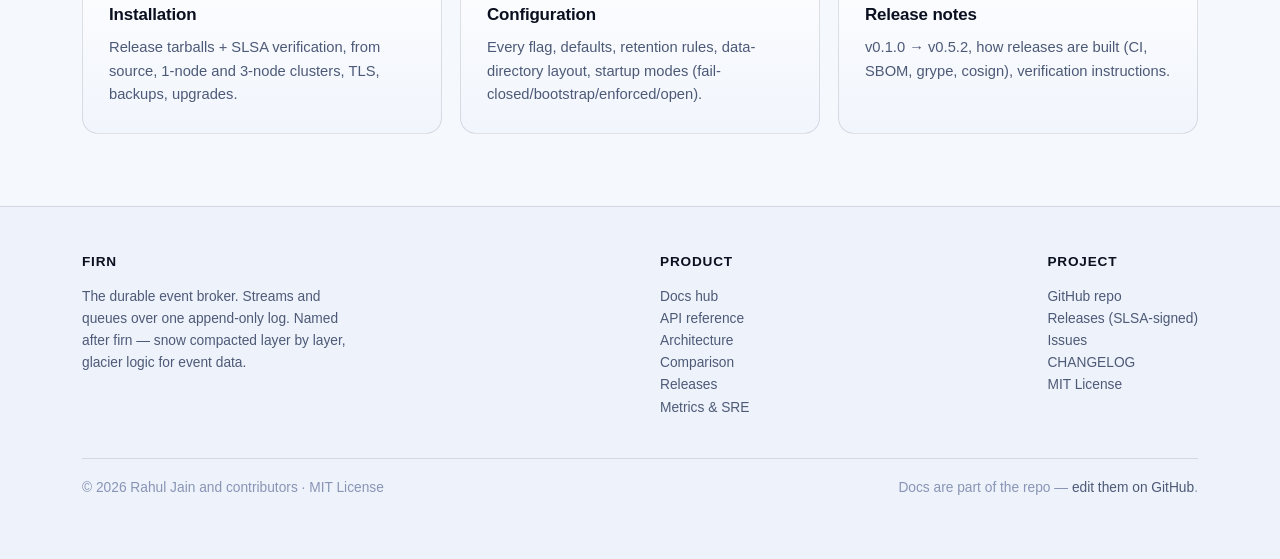
==== commit 37a695f2: "release: v0.5.2 — OCI image + install tooling shipped as a tag The v0.5.1 tag predates packaging/ (t" ====
--- a/site/index.html
+++ b/site/index.html
@@ -4,7 +4,7 @@
 <meta charset="utf-8">
 <meta name="viewport" content="width=device-width, initial-scale=1">
 <title>firn — the durable event broker. Streams and queues, one log.</title>
-<meta name="description" content="firn is an MIT-licensed, single-binary event broker: topics with replay and consumer groups (stream), plus ack/redelivery/DLQ (queue) over one append-only, fsync'd log. Secure by default, cluster-capable, built-in audit. Currently v0.5.1.">
+<meta name="description" content="firn is an MIT-licensed, single-binary event broker: topics with replay and consumer groups (stream), plus ack/redelivery/DLQ (queue) over one append-only, fsync'd log. Secure by default, cluster-capable, built-in audit. Currently v0.5.2.">
 <link rel="icon" href="favicon.svg" type="image/svg+xml">
 <link rel="stylesheet" href="assets/style.css">
 <meta property="og:title" content="firn — the durable event broker">
@@ -16,7 +16,7 @@
   <div class="wrap">
     <a class="brand" href="index.html" aria-label="firn home">
       <svg width="30" height="30" viewBox="0 0 64 64" aria-hidden="true"><rect width="64" height="64" rx="14" fill="#0b1020"/><path d="M12 42h40" stroke="#2a3458" stroke-width="4" stroke-linecap="round"/><path d="M17 32h30" stroke="#3d4a77" stroke-width="4" stroke-linecap="round"/><path d="M22 22h20" stroke="#5b6ba1" stroke-width="4" stroke-linecap="round"/><path d="M27 12h10" stroke="#8fd3ff" stroke-width="4" stroke-linecap="round"/></svg>
-      firn <span class="ver">v0.5.1</span>
+      firn <span class="ver">v0.5.2</span>
     </a>
     <nav class="nav">
       <a href="docs/index.html">Docs</a>
@@ -152,7 +152,7 @@
       <a class="card" href="docs/architecture.html" style="text-decoration:none;color:inherit"><span class="tag">Internals</span><h3>Architecture</h3><p>Component planes, sequence diagrams (produce, claim/DLQ, lease replication, federation), deployment topologies.</p></a>
       <a class="card" href="docs/installation.html" style="text-decoration:none;color:inherit"><span class="tag">Install</span><h3>Installation</h3><p>Release tarballs + SLSA verification, from source, 1-node and 3-node clusters, TLS, backups, upgrades.</p></a>
       <a class="card" href="docs/configuration.html" style="text-decoration:none;color:inherit"><span class="tag">Config</span><h3>Configuration</h3><p>Every flag, defaults, retention rules, data-directory layout, startup modes (fail-closed/bootstrap/enforced/open).</p></a>
-      <a class="card" href="docs/releases.html" style="text-decoration:none;color:inherit"><span class="tag">History</span><h3>Release notes</h3><p>v0.1.0 → v0.5.1, how releases are built (CI, SBOM, grype, cosign), verification instructions.</p></a>
+      <a class="card" href="docs/releases.html" style="text-decoration:none;color:inherit"><span class="tag">History</span><h3>Release notes</h3><p>v0.1.0 → v0.5.2, how releases are built (CI, SBOM, grype, cosign), verification instructions.</p></a>
     </div>
   </div>
 </section>
--- a/site/assets/style.css
+++ b/site/assets/style.css
@@ -5,6 +5,10 @@
   --accent:#8fd3ff; --accent2:#c4b5fd; --snow:#eaf6ff;
   --ok:#34d399; --warn:#fbbf24; --bad:#f87171;
   --code:#0a0e22; --code-line:#1d2749;
+  --chip-bg:rgba(143,211,255,.09); --chip-line:rgba(143,211,255,.28); --chip-text:#a9e1ff;
+  --block-bg:linear-gradient(180deg,#111a38 0%, #0b1130 100%); --block-line:rgba(143,211,255,.35);
+  --diagram-bg:rgba(196,181,253,.055); --diagram-line:rgba(196,181,253,.38);
+  --term-bg:#0c1230; --term-line:rgba(95,234,212,.28);
   --shadow:0 18px 50px rgba(2,6,23,.5);
   --radius:16px;
 }
@@ -15,11 +19,15 @@
   --accent:#0369a1; --accent2:#6d28d9; --snow:#0b1020;
   --ok:#047857; --warn:#b45309; --bad:#b91c1c;
   --code:#0f172a; --code-line:#1e293b;
+  --chip-bg:rgba(3,105,161,.08); --chip-line:rgba(3,105,161,.3); --chip-text:#0c4a6e;
+  --block-bg:linear-gradient(180deg,#eef4fd 0%, #e2ecf9 100%); --block-line:rgba(3,105,161,.35);
+  --diagram-bg:rgba(109,40,217,.05); --diagram-line:rgba(109,40,217,.3);
+  --term-bg:#0c1230; --term-line:rgba(9,111,92,.3);
   --shadow:0 18px 45px rgba(30,41,59,.16);
 }
 *{box-sizing:border-box}
 html{scroll-behavior:smooth}
-body{margin:0;background:var(--bg);color:var(--text);font:16px/1.65 -apple-system,BlinkMacSystemFont,"Segoe UI",Roboto,"Helvetica Neue",Arial,sans-serif;-webkit-font-smoothing:antialiased}
+body{margin:0;background:var(--bg);color:var(--text);font:15px/1.6 -apple-system,BlinkMacSystemFont,"Segoe UI",Roboto,"Helvetica Neue",Arial,sans-serif;-webkit-font-smoothing:antialiased}
 a{color:var(--accent);text-decoration:none}
 a:hover{text-decoration:underline}
 .mono{font-family:ui-monospace,"SF Mono",Menlo,Consolas,monospace}
@@ -109,12 +117,20 @@
 .partial{color:var(--warn);border:1px solid rgba(251,191,36,.4);background:rgba(251,191,36,.08)}
 .no{color:var(--bad);border:1px solid rgba(248,113,113,.4);background:rgba(248,113,113,.08)}
 
-/* code */
-pre.code{background:var(--code);border:1px solid var(--line2);border-radius:12px;padding:16px 18px;overflow-x:auto;font-size:.82rem;line-height:1.7;color:#c7e0ff}
-inline-code,code{font-family:ui-monospace,"SF Mono",Menlo,Consolas,monospace;font-size:.86em;background:var(--panel2);border:1px solid var(--line);border-radius:6px;padding:1px 6px;color:#cfe6ff}
-pre.code code,pre.code{background:transparent;border:0;padding:0;color:inherit;font-size:inherit}
-[data-theme="light"] code{color:#1e293b}
-h1 code,h2 code,h3 code{font-size:.8em}
+/* code — every kind gets its own backdrop */
+/* inline chip */
+code{font-family:ui-monospace,"SF Mono",Menlo,Consolas,monospace;font-size:.78em;background:var(--chip-bg);border:1px solid var(--chip-line);border-radius:6px;padding:1px 6px;color:var(--chip-text);white-space:nowrap}
+[data-theme="light"] code{color:var(--chip-text)}
+/* block: shell/code output */
+pre.code{background:var(--block-bg);border:1px solid var(--block-line);border-left:3px solid var(--accent);border-radius:12px;padding:14px 16px;white-space:pre-wrap;overflow-wrap:anywhere;word-break:break-word;font-size:.72rem;line-height:1.65;color:#cfe6ff;box-shadow:inset 0 1px 0 rgba(255,255,255,.03)}
+pre.code code{background:transparent;border:0;padding:0;color:inherit;font-size:inherit;white-space:pre}
+[data-theme="light"] pre.code code{color:#0f172a}
+/* diagram block (mermaid source/figure) */
+.mermaid{background:var(--diagram-bg);border:1px solid var(--diagram-line);border-left:3px solid var(--accent2);border-radius:12px;padding:18px;margin:16px 0}
+/* terminal demo */
+.term{border:1px solid var(--term-line);border-radius:var(--radius);background:var(--term-bg);box-shadow:var(--shadow);overflow:hidden}
+.term pre{margin:0;padding:16px 18px;white-space:pre-wrap;overflow-wrap:anywhere;word-break:break-word;font-size:.7rem;line-height:1.7;color:#c7e0ff}
+h1 code,h2 code,h3 code{font-size:.72em}
 
 /* docs layout */
 .docs-main{display:grid;grid-template-columns:250px 1fr;gap:40px;padding:44px 0 80px}
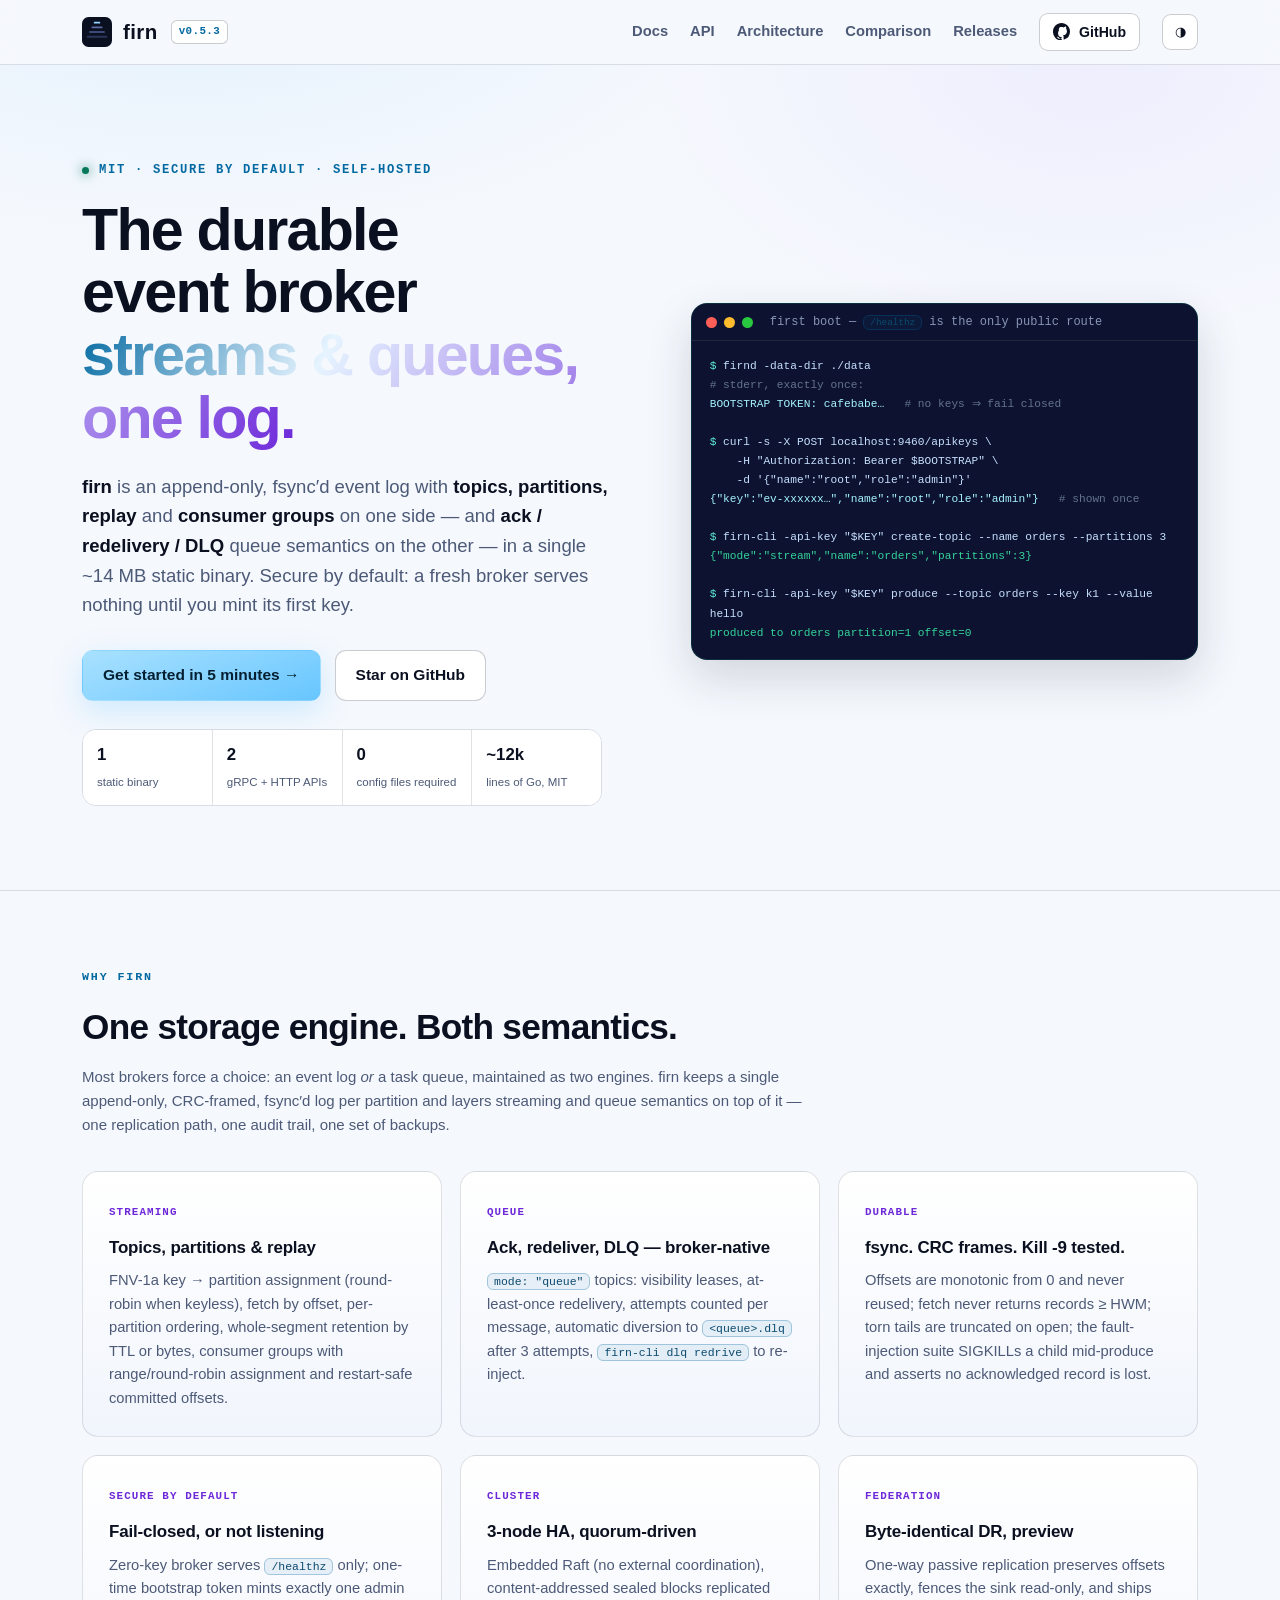
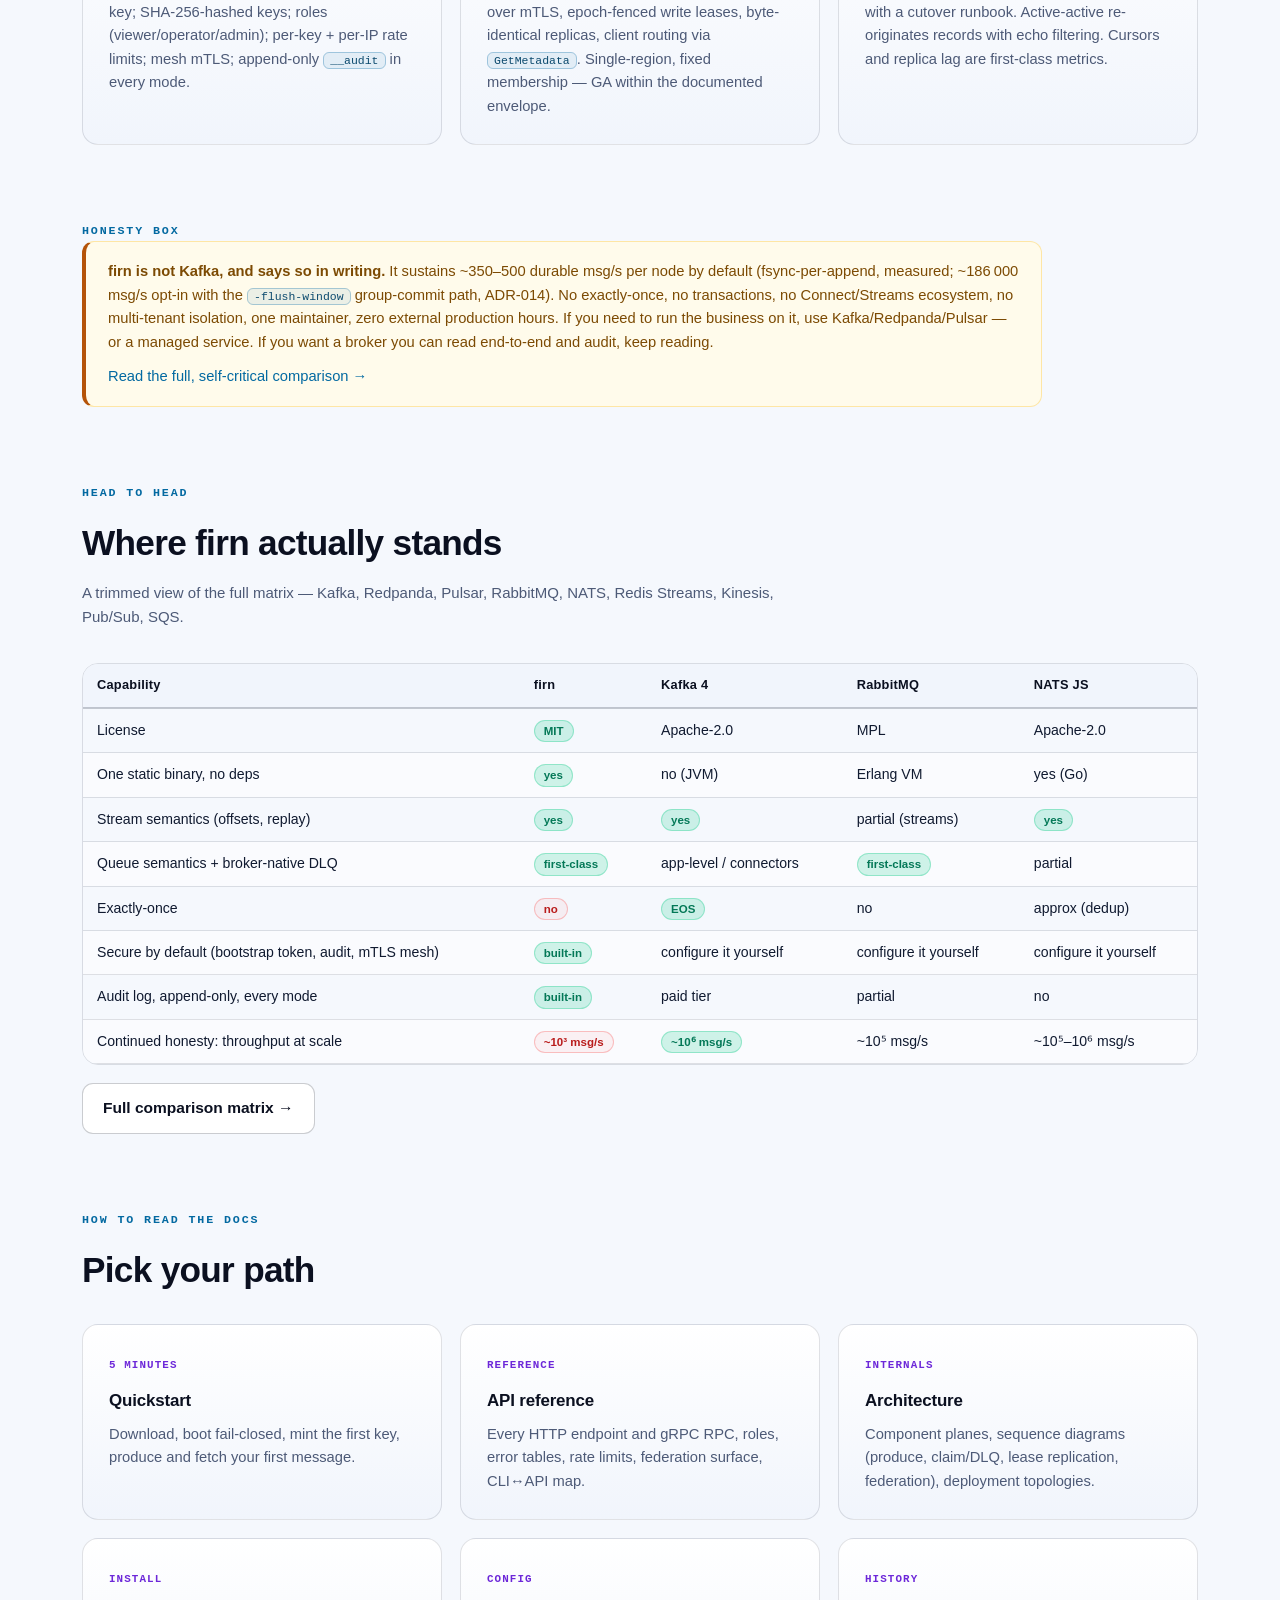
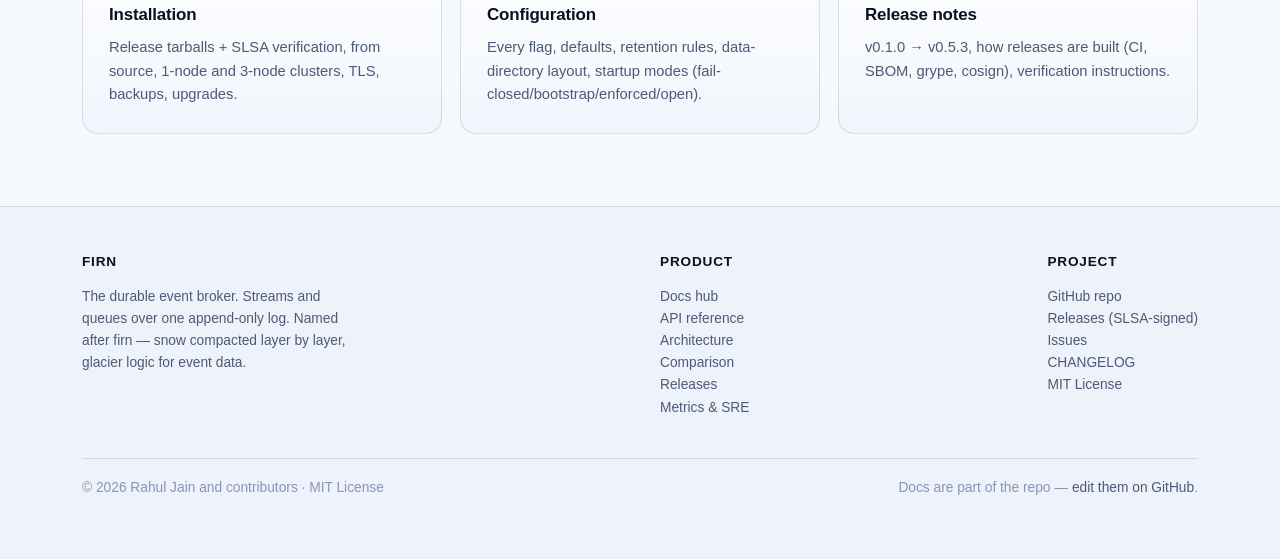
==== commit 84d54fd8: "release: v0.5.3 — mesh CA boot fix + manifest install fixes Boot-breaking defect found by deploying " ====
--- a/site/index.html
+++ b/site/index.html
@@ -4,7 +4,7 @@
 <meta charset="utf-8">
 <meta name="viewport" content="width=device-width, initial-scale=1">
 <title>firn — the durable event broker. Streams and queues, one log.</title>
-<meta name="description" content="firn is an MIT-licensed, single-binary event broker: topics with replay and consumer groups (stream), plus ack/redelivery/DLQ (queue) over one append-only, fsync'd log. Secure by default, cluster-capable, built-in audit. Currently v0.5.2.">
+<meta name="description" content="firn is an MIT-licensed, single-binary event broker: topics with replay and consumer groups (stream), plus ack/redelivery/DLQ (queue) over one append-only, fsync'd log. Secure by default, cluster-capable, built-in audit. Currently v0.5.3.">
 <link rel="icon" href="favicon.svg" type="image/svg+xml">
 <link rel="stylesheet" href="assets/style.css">
 <meta property="og:title" content="firn — the durable event broker">
@@ -16,7 +16,7 @@
   <div class="wrap">
     <a class="brand" href="index.html" aria-label="firn home">
       <svg width="30" height="30" viewBox="0 0 64 64" aria-hidden="true"><rect width="64" height="64" rx="14" fill="#0b1020"/><path d="M12 42h40" stroke="#2a3458" stroke-width="4" stroke-linecap="round"/><path d="M17 32h30" stroke="#3d4a77" stroke-width="4" stroke-linecap="round"/><path d="M22 22h20" stroke="#5b6ba1" stroke-width="4" stroke-linecap="round"/><path d="M27 12h10" stroke="#8fd3ff" stroke-width="4" stroke-linecap="round"/></svg>
-      firn <span class="ver">v0.5.2</span>
+      firn <span class="ver">v0.5.3</span>
     </a>
     <nav class="nav">
       <a href="docs/index.html">Docs</a>
@@ -152,7 +152,7 @@
       <a class="card" href="docs/architecture.html" style="text-decoration:none;color:inherit"><span class="tag">Internals</span><h3>Architecture</h3><p>Component planes, sequence diagrams (produce, claim/DLQ, lease replication, federation), deployment topologies.</p></a>
       <a class="card" href="docs/installation.html" style="text-decoration:none;color:inherit"><span class="tag">Install</span><h3>Installation</h3><p>Release tarballs + SLSA verification, from source, 1-node and 3-node clusters, TLS, backups, upgrades.</p></a>
       <a class="card" href="docs/configuration.html" style="text-decoration:none;color:inherit"><span class="tag">Config</span><h3>Configuration</h3><p>Every flag, defaults, retention rules, data-directory layout, startup modes (fail-closed/bootstrap/enforced/open).</p></a>
-      <a class="card" href="docs/releases.html" style="text-decoration:none;color:inherit"><span class="tag">History</span><h3>Release notes</h3><p>v0.1.0 → v0.5.2, how releases are built (CI, SBOM, grype, cosign), verification instructions.</p></a>
+      <a class="card" href="docs/releases.html" style="text-decoration:none;color:inherit"><span class="tag">History</span><h3>Release notes</h3><p>v0.1.0 → v0.5.3, how releases are built (CI, SBOM, grype, cosign), verification instructions.</p></a>
     </div>
   </div>
 </section>
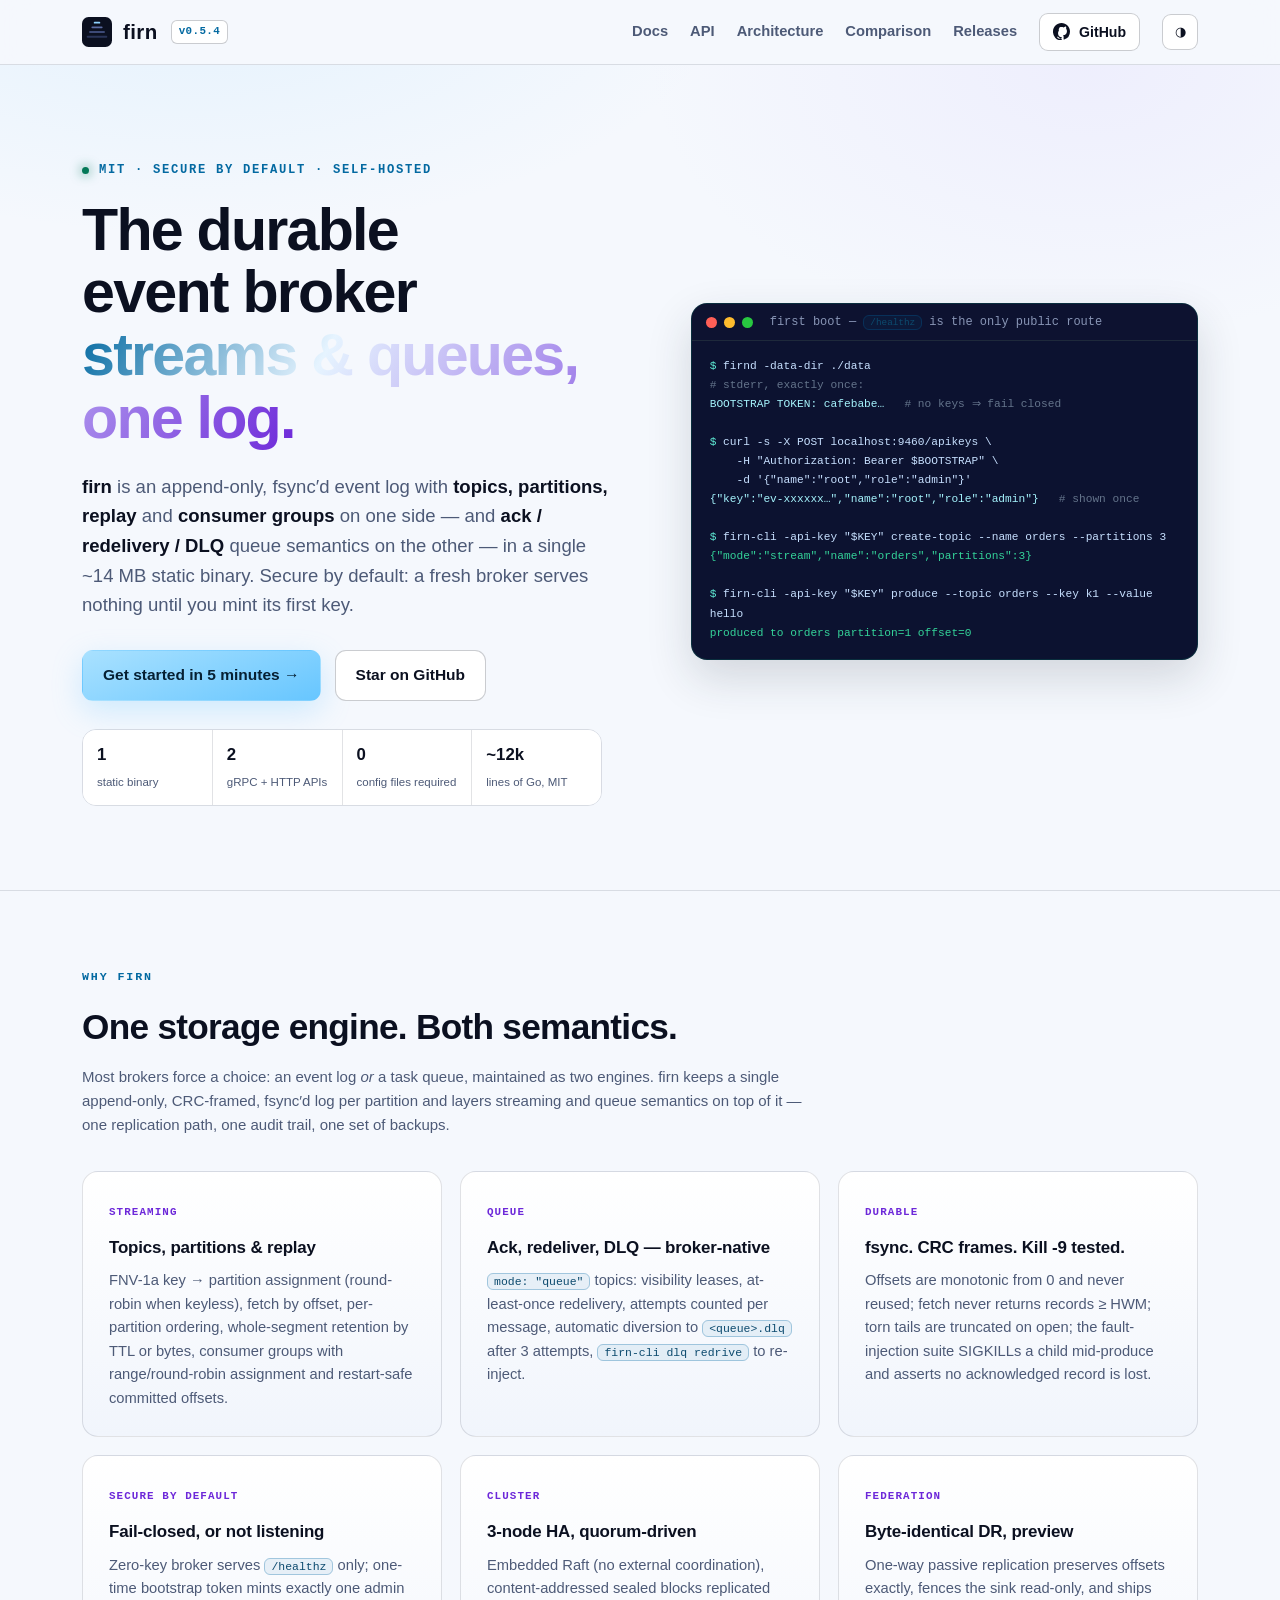
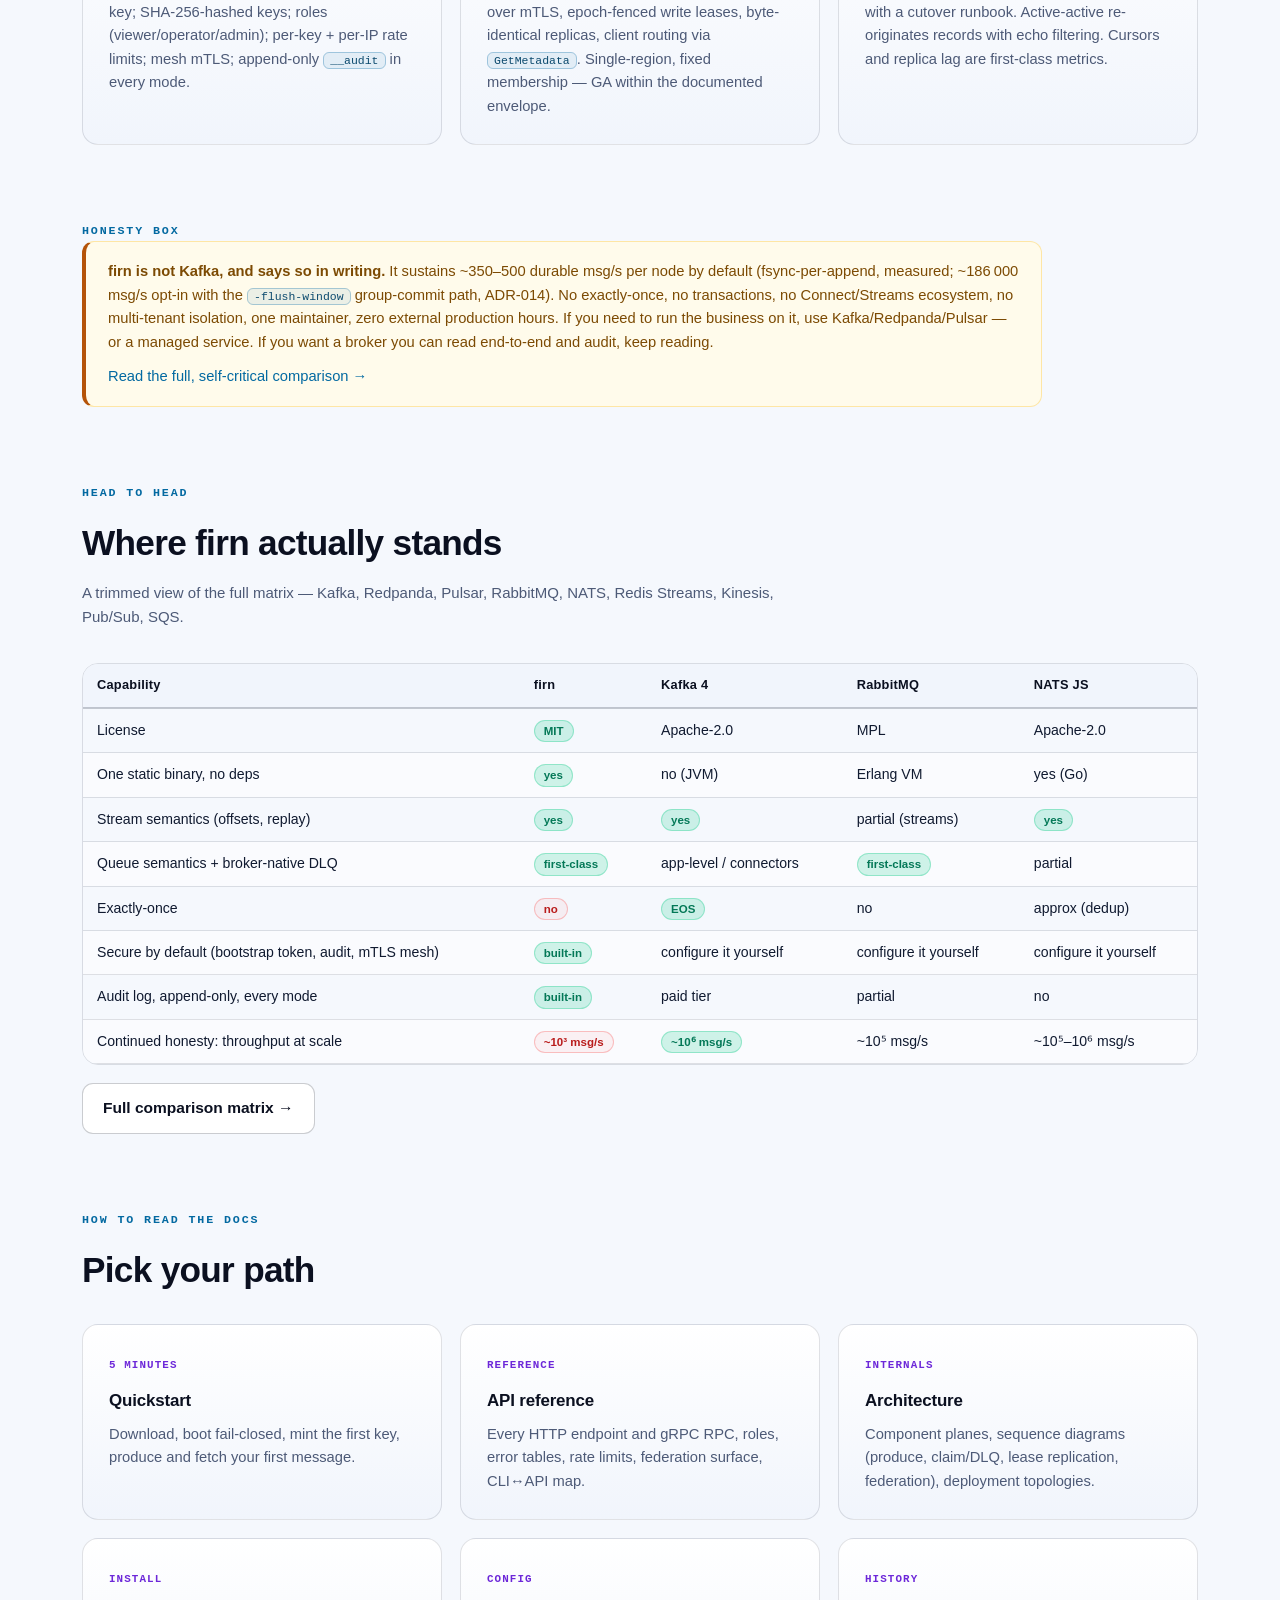
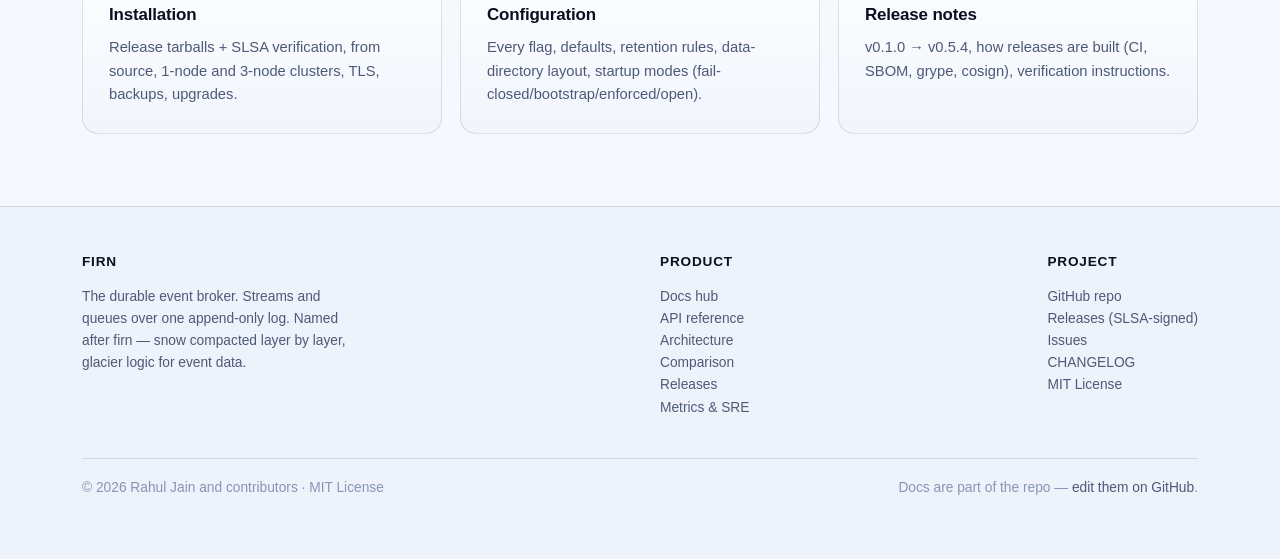
==== commit f62d6b81: "release: v0.5.4 — quorum perm fix, peers examples, FQDN note v0.5.3 pods crash-loop on their first r" ====
--- a/site/index.html
+++ b/site/index.html
@@ -4,7 +4,7 @@
 <meta charset="utf-8">
 <meta name="viewport" content="width=device-width, initial-scale=1">
 <title>firn — the durable event broker. Streams and queues, one log.</title>
-<meta name="description" content="firn is an MIT-licensed, single-binary event broker: topics with replay and consumer groups (stream), plus ack/redelivery/DLQ (queue) over one append-only, fsync'd log. Secure by default, cluster-capable, built-in audit. Currently v0.5.3.">
+<meta name="description" content="firn is an MIT-licensed, single-binary event broker: topics with replay and consumer groups (stream), plus ack/redelivery/DLQ (queue) over one append-only, fsync'd log. Secure by default, cluster-capable, built-in audit. Currently v0.5.4.">
 <link rel="icon" href="favicon.svg" type="image/svg+xml">
 <link rel="stylesheet" href="assets/style.css">
 <meta property="og:title" content="firn — the durable event broker">
@@ -16,7 +16,7 @@
   <div class="wrap">
     <a class="brand" href="index.html" aria-label="firn home">
       <svg width="30" height="30" viewBox="0 0 64 64" aria-hidden="true"><rect width="64" height="64" rx="14" fill="#0b1020"/><path d="M12 42h40" stroke="#2a3458" stroke-width="4" stroke-linecap="round"/><path d="M17 32h30" stroke="#3d4a77" stroke-width="4" stroke-linecap="round"/><path d="M22 22h20" stroke="#5b6ba1" stroke-width="4" stroke-linecap="round"/><path d="M27 12h10" stroke="#8fd3ff" stroke-width="4" stroke-linecap="round"/></svg>
-      firn <span class="ver">v0.5.3</span>
+      firn <span class="ver">v0.5.4</span>
     </a>
     <nav class="nav">
       <a href="docs/index.html">Docs</a>
@@ -152,7 +152,7 @@
       <a class="card" href="docs/architecture.html" style="text-decoration:none;color:inherit"><span class="tag">Internals</span><h3>Architecture</h3><p>Component planes, sequence diagrams (produce, claim/DLQ, lease replication, federation), deployment topologies.</p></a>
       <a class="card" href="docs/installation.html" style="text-decoration:none;color:inherit"><span class="tag">Install</span><h3>Installation</h3><p>Release tarballs + SLSA verification, from source, 1-node and 3-node clusters, TLS, backups, upgrades.</p></a>
       <a class="card" href="docs/configuration.html" style="text-decoration:none;color:inherit"><span class="tag">Config</span><h3>Configuration</h3><p>Every flag, defaults, retention rules, data-directory layout, startup modes (fail-closed/bootstrap/enforced/open).</p></a>
-      <a class="card" href="docs/releases.html" style="text-decoration:none;color:inherit"><span class="tag">History</span><h3>Release notes</h3><p>v0.1.0 → v0.5.3, how releases are built (CI, SBOM, grype, cosign), verification instructions.</p></a>
+      <a class="card" href="docs/releases.html" style="text-decoration:none;color:inherit"><span class="tag">History</span><h3>Release notes</h3><p>v0.1.0 → v0.5.4, how releases are built (CI, SBOM, grype, cosign), verification instructions.</p></a>
     </div>
   </div>
 </section>
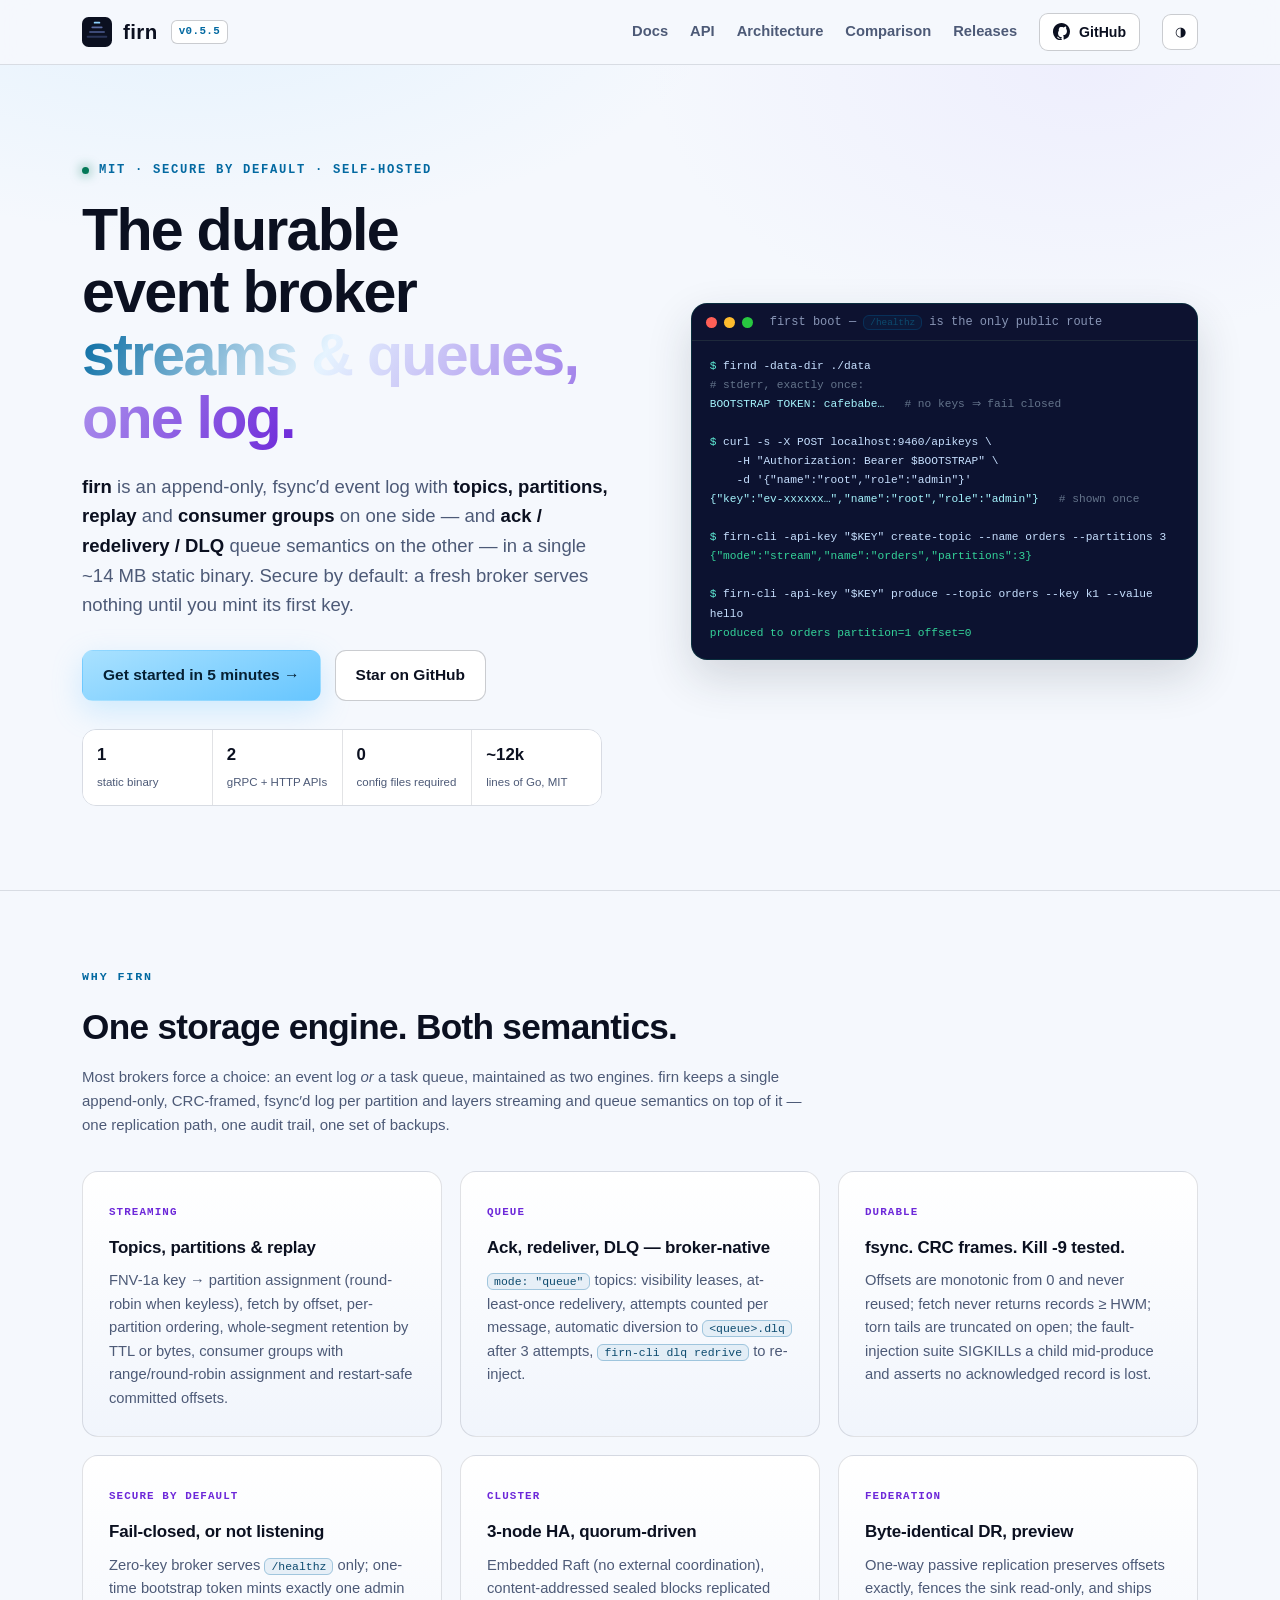
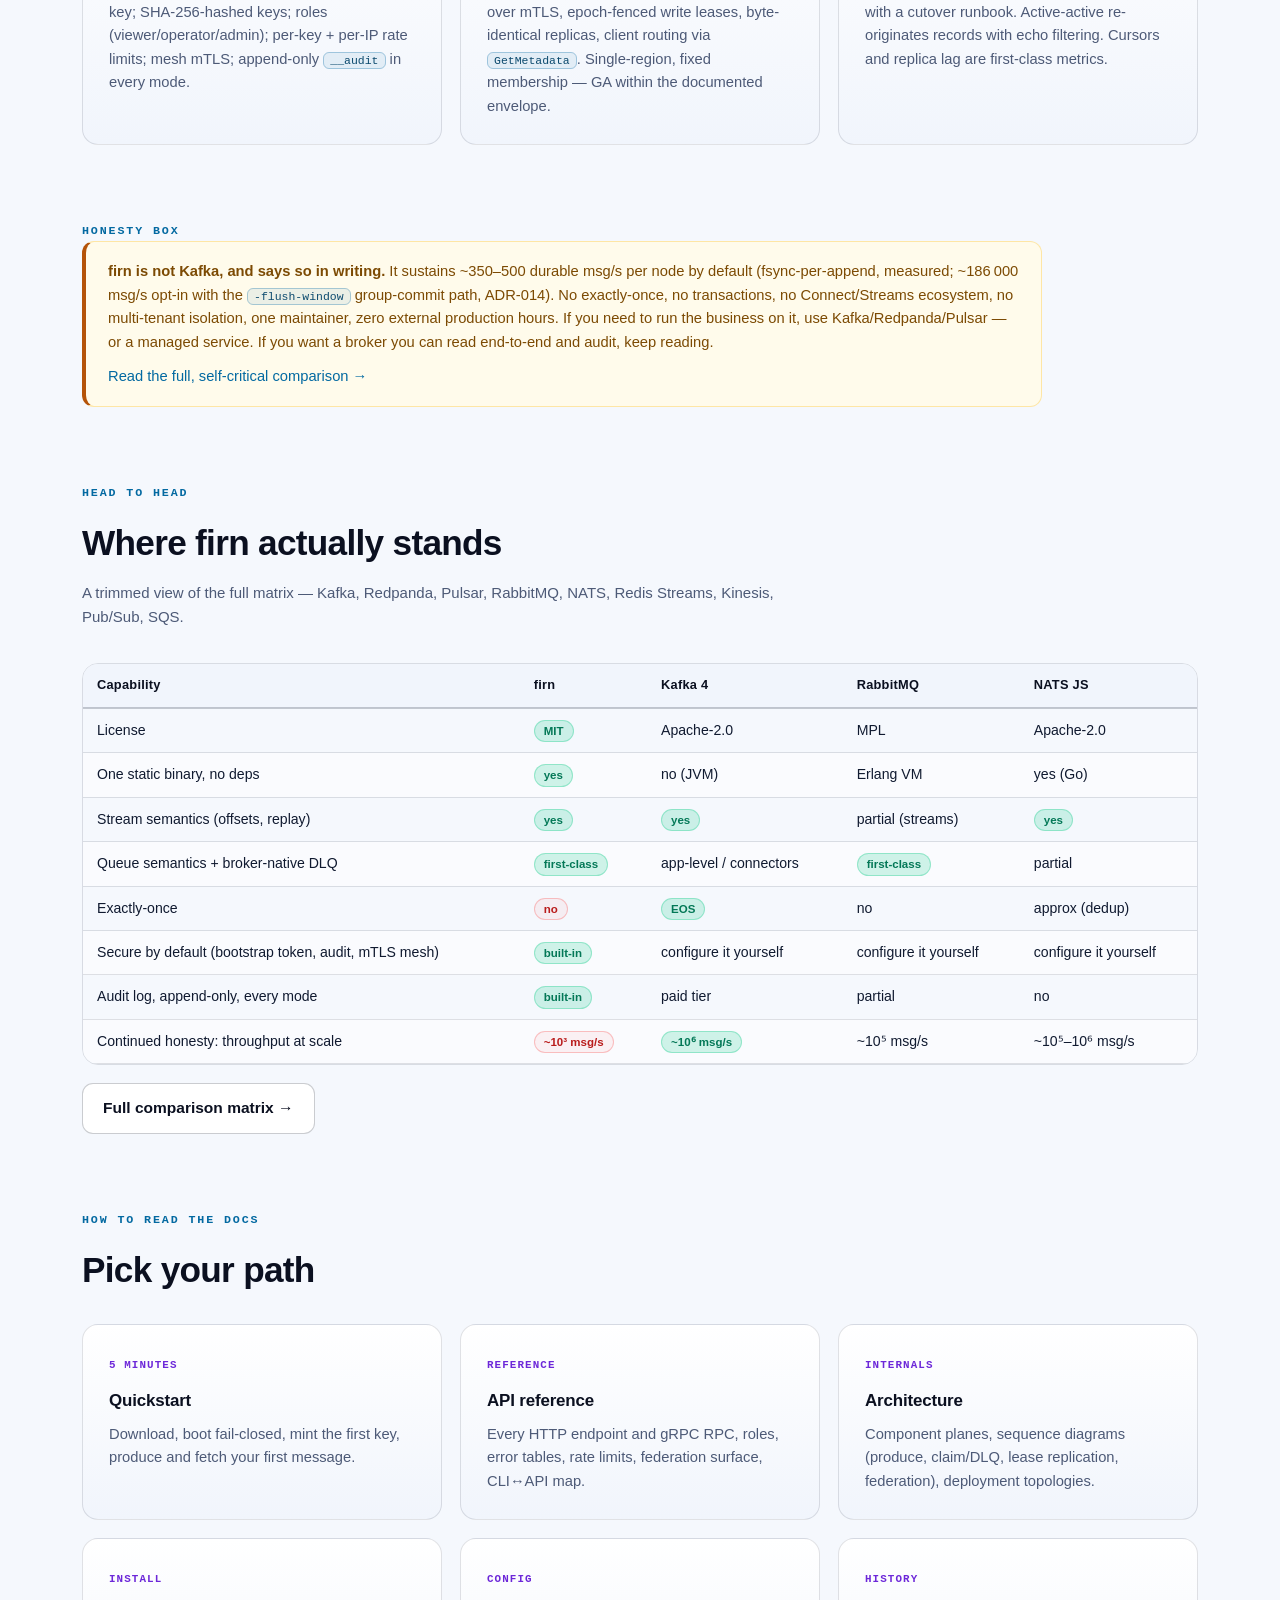
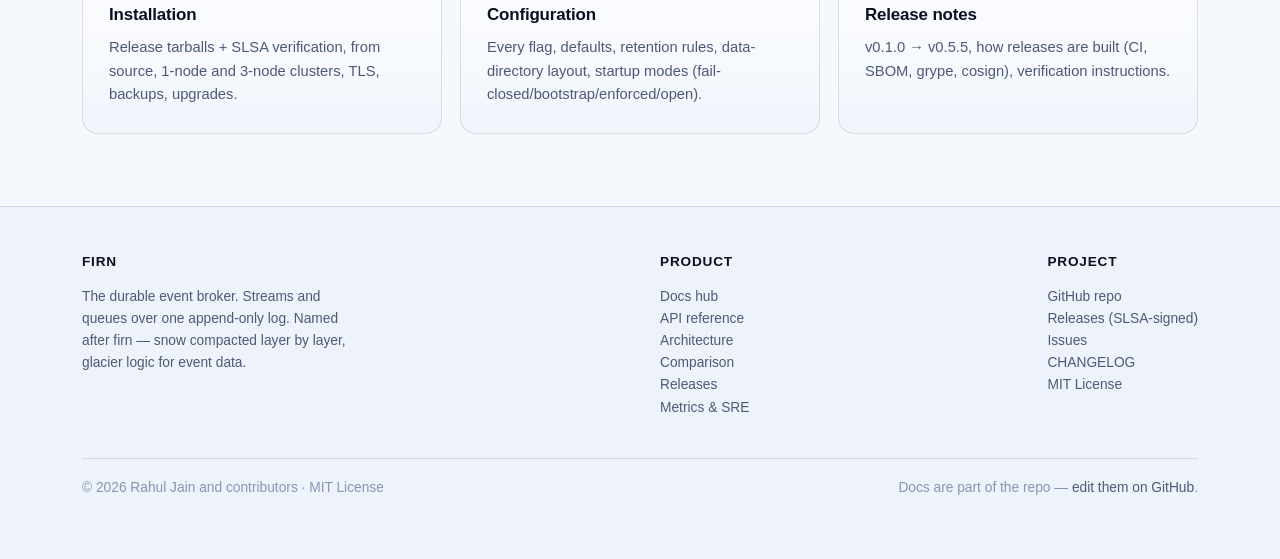
==== commit 6ff5b108: "release: v0.5.5 — broker fetch mutex release (perf)     tag v0.5.5 implied version 0.5.5, but cmd/fi" ====
--- a/site/index.html
+++ b/site/index.html
@@ -4,7 +4,7 @@
 <meta charset="utf-8">
 <meta name="viewport" content="width=device-width, initial-scale=1">
 <title>firn — the durable event broker. Streams and queues, one log.</title>
-<meta name="description" content="firn is an MIT-licensed, single-binary event broker: topics with replay and consumer groups (stream), plus ack/redelivery/DLQ (queue) over one append-only, fsync'd log. Secure by default, cluster-capable, built-in audit. Currently v0.5.4.">
+<meta name="description" content="firn is an MIT-licensed, single-binary event broker: topics with replay and consumer groups (stream), plus ack/redelivery/DLQ (queue) over one append-only, fsync'd log. Secure by default, cluster-capable, built-in audit. Currently v0.5.5.">
 <link rel="icon" href="favicon.svg" type="image/svg+xml">
 <link rel="stylesheet" href="assets/style.css">
 <meta property="og:title" content="firn — the durable event broker">
@@ -16,7 +16,7 @@
   <div class="wrap">
     <a class="brand" href="index.html" aria-label="firn home">
       <svg width="30" height="30" viewBox="0 0 64 64" aria-hidden="true"><rect width="64" height="64" rx="14" fill="#0b1020"/><path d="M12 42h40" stroke="#2a3458" stroke-width="4" stroke-linecap="round"/><path d="M17 32h30" stroke="#3d4a77" stroke-width="4" stroke-linecap="round"/><path d="M22 22h20" stroke="#5b6ba1" stroke-width="4" stroke-linecap="round"/><path d="M27 12h10" stroke="#8fd3ff" stroke-width="4" stroke-linecap="round"/></svg>
-      firn <span class="ver">v0.5.4</span>
+      firn <span class="ver">v0.5.5</span>
     </a>
     <nav class="nav">
       <a href="docs/index.html">Docs</a>
@@ -152,7 +152,7 @@
       <a class="card" href="docs/architecture.html" style="text-decoration:none;color:inherit"><span class="tag">Internals</span><h3>Architecture</h3><p>Component planes, sequence diagrams (produce, claim/DLQ, lease replication, federation), deployment topologies.</p></a>
       <a class="card" href="docs/installation.html" style="text-decoration:none;color:inherit"><span class="tag">Install</span><h3>Installation</h3><p>Release tarballs + SLSA verification, from source, 1-node and 3-node clusters, TLS, backups, upgrades.</p></a>
       <a class="card" href="docs/configuration.html" style="text-decoration:none;color:inherit"><span class="tag">Config</span><h3>Configuration</h3><p>Every flag, defaults, retention rules, data-directory layout, startup modes (fail-closed/bootstrap/enforced/open).</p></a>
-      <a class="card" href="docs/releases.html" style="text-decoration:none;color:inherit"><span class="tag">History</span><h3>Release notes</h3><p>v0.1.0 → v0.5.4, how releases are built (CI, SBOM, grype, cosign), verification instructions.</p></a>
+      <a class="card" href="docs/releases.html" style="text-decoration:none;color:inherit"><span class="tag">History</span><h3>Release notes</h3><p>v0.1.0 → v0.5.5, how releases are built (CI, SBOM, grype, cosign), verification instructions.</p></a>
     </div>
   </div>
 </section>
--- a/site/assets/style.css
+++ b/site/assets/style.css
@@ -58,7 +58,6 @@
 .hero{position:relative;overflow:hidden;border-bottom:1px solid var(--line)}
 .hero::before{content:"";position:absolute;inset:0;background:radial-gradient(900px 420px at 15% -10%,rgba(141,211,255,.16),transparent 60%),radial-gradient(800px 500px at 85% 0%,rgba(196,181,253,.14),transparent 55%)}
 .hero .wrap{position:relative;padding:92px 22px 84px;display:grid;grid-template-columns:1.05fr .95fr;gap:48px;align-items:center}
-@media (max-width:980px){.hero .wrap{grid-template-columns:1fr;padding:64px 22px 56px}}
 .eyebrow{display:inline-flex;gap:10px;align-items:center;font:600 .76rem/1 ui-monospace,Menlo,monospace;letter-spacing:.14em;text-transform:uppercase;color:var(--accent);margin-bottom:22px}
 .eyebrow .dot{width:7px;height:7px;border-radius:50%;background:var(--ok);box-shadow:0 0 12px var(--ok)}
 h1{font-size:clamp(2.5rem,5.2vw,3.7rem);line-height:1.06;margin:0 0 22px;letter-spacing:-.03em;font-weight:800;color:var(--snow)}
@@ -86,7 +85,6 @@
 .term-chrome span{margin-left:10px;font:.75rem ui-monospace,Menlo,monospace;color:var(--faint)}
 .term pre{margin:0;padding:18px 20px;overflow-x:auto;font-size:.82rem;line-height:1.72;color:#c7e0ff}
 .term .p{color:#5eead4}.term .c{color:#64748b}.term .o{color:#a5f3fc}.term .okc{color:#34d399}
-@media (max-width:980px){.quickfacts{max-width:100%}}
 
 /* ---------- sections & content ---------- */
 section.block{padding:72px 0}
@@ -100,7 +98,6 @@
 .card .tag{display:inline-block;font:600 .68rem ui-monospace,Menlo,monospace;color:var(--accent2);letter-spacing:.1em;text-transform:uppercase}
 .grid-3{display:grid;grid-template-columns:repeat(3,1fr);gap:18px}
 .grid-2{display:grid;grid-template-columns:repeat(2,1fr);gap:18px}
-@media (max-width:980px){.grid-3,.grid-2{grid-template-columns:1fr}}
 
 /* honesty callout */
 .honesty{border:1px solid rgba(251,191,36,.35);background:rgba(251,191,36,.06);border-left:4px solid var(--warn);border-radius:12px;padding:18px 22px;color:#fde68a;font-size:.92rem;max-width:60rem}
@@ -119,7 +116,7 @@
 
 /* code — every kind gets its own backdrop */
 /* inline chip */
-code{font-family:ui-monospace,"SF Mono",Menlo,Consolas,monospace;font-size:.78em;background:var(--chip-bg);border:1px solid var(--chip-line);border-radius:6px;padding:1px 6px;color:var(--chip-text);white-space:nowrap}
+code{font-family:ui-monospace,"SF Mono",Menlo,Consolas,monospace;font-size:.78em;background:var(--chip-bg);border:1px solid var(--chip-line);border-radius:6px;padding:1px 6px;color:var(--chip-text);overflow-wrap:anywhere}
 [data-theme="light"] code{color:var(--chip-text)}
 /* block: shell/code output */
 pre.code{background:var(--block-bg);border:1px solid var(--block-line);border-left:3px solid var(--accent);border-radius:12px;padding:14px 16px;white-space:pre-wrap;overflow-wrap:anywhere;word-break:break-word;font-size:.72rem;line-height:1.65;color:#cfe6ff;box-shadow:inset 0 1px 0 rgba(255,255,255,.03)}
@@ -134,7 +131,7 @@
 
 /* docs layout */
 .docs-main{display:grid;grid-template-columns:250px 1fr;gap:40px;padding:44px 0 80px}
-@media (max-width:980px){.docs-main{grid-template-columns:1fr}.docs-side{position:static}}
+.docs-main > *{min-width:0}
 .docs-side{position:sticky;top:84px;align-self:start;border:1px solid var(--line);border-radius:var(--radius);background:var(--panel);padding:16px;font-size:.88rem}
 .docs-side .side-title{font:700 .72rem ui-monospace,Menlo,monospace;letter-spacing:.14em;text-transform:uppercase;color:var(--faint);margin:10px 8px 6px}
 .docs-side a{display:block;padding:6px 10px;border-radius:8px;color:var(--muted);font-weight:500}
@@ -152,5 +149,29 @@
 .site-footer a{color:var(--muted)}
 .site-footer .fine{margin-top:26px;border-top:1px solid var(--line);padding-top:18px;color:var(--faint);display:flex;justify-content:space-between;gap:18px;flex-wrap:wrap}
 
-.mermaid{background:var(--code);border:1px solid var(--line2);border-radius:12px;padding:18px;overflow-x:auto;margin:16px 0}
+.mermaid{background:var(--diagram-bg);border:1px solid var(--diagram-line);border-left:3px solid var(--accent2);border-radius:12px;padding:18px;margin:16px 0}
 .legend{display:flex;gap:16px;flex-wrap:wrap;font-size:.8rem;color:var(--muted);margin-top:10px}
+
+/* ---------- mobile overrides (must follow base rules) ---------- */
+@media (max-width:980px){
+  .grid-3,.grid-2{grid-template-columns:1fr}
+  .docs-main{grid-template-columns:1fr}.docs-side{position:static}
+  .hero .wrap{grid-template-columns:1fr;padding:64px 22px 56px}
+  .quickfacts{max-width:100%}
+}
+@media (max-width:560px){
+  .wrap{padding:0 16px}
+  .kicker{letter-spacing:.07em}
+  .btn{padding:11px 15px;font-size:.9rem}
+  .cta-row{gap:10px}
+  h1{letter-spacing:-.02em}
+  .quickfacts b{font-size:.95rem}
+  .term-chrome span{font-size:.62rem;white-space:normal}
+  .term-chrome{padding:9px 11px;gap:5px}
+  .docs-side{padding:12px}
+  .docs-content h1{font-size:1.6rem}
+  .docs-content h2{margin-top:32px;padding-top:18px}
+  .honesty{padding:16px 16px}
+  .site-footer .fine{flex-direction:column;gap:8px}
+  .table-wrap{border-radius:12px}
+}
